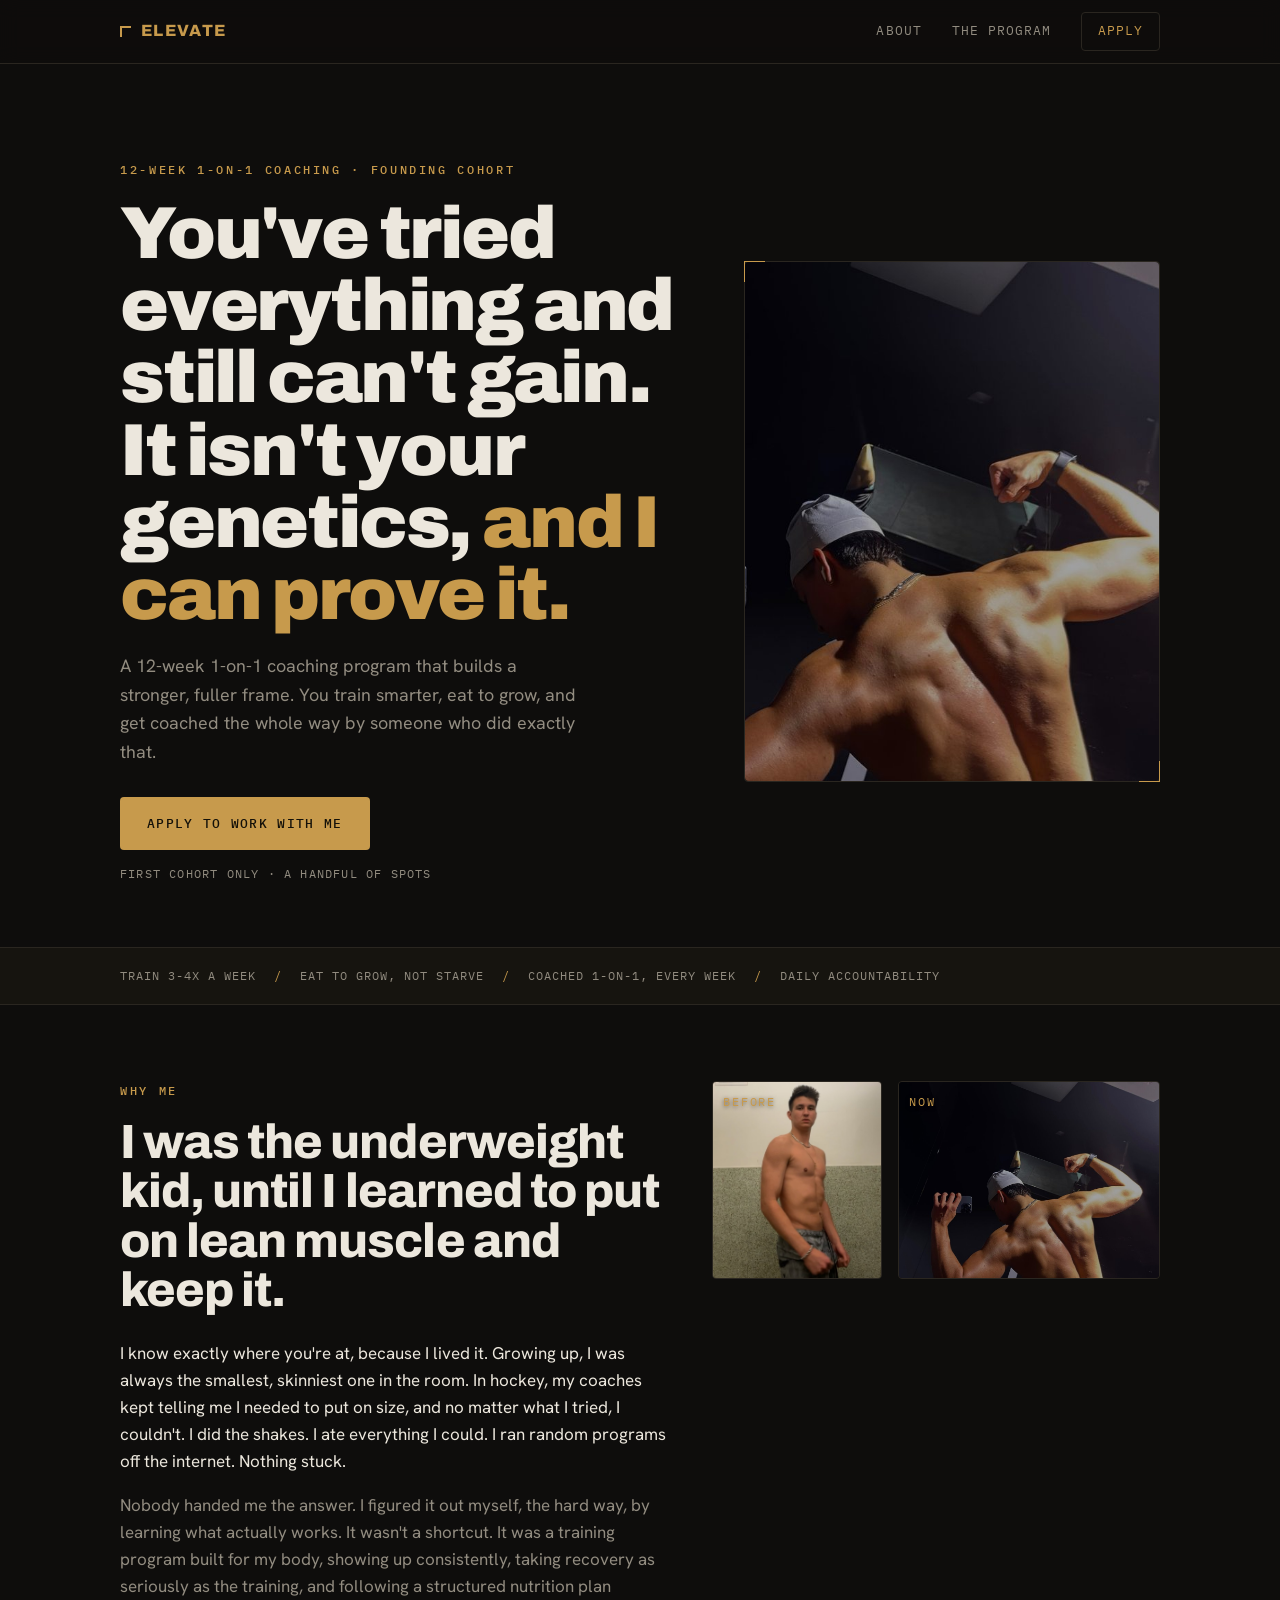
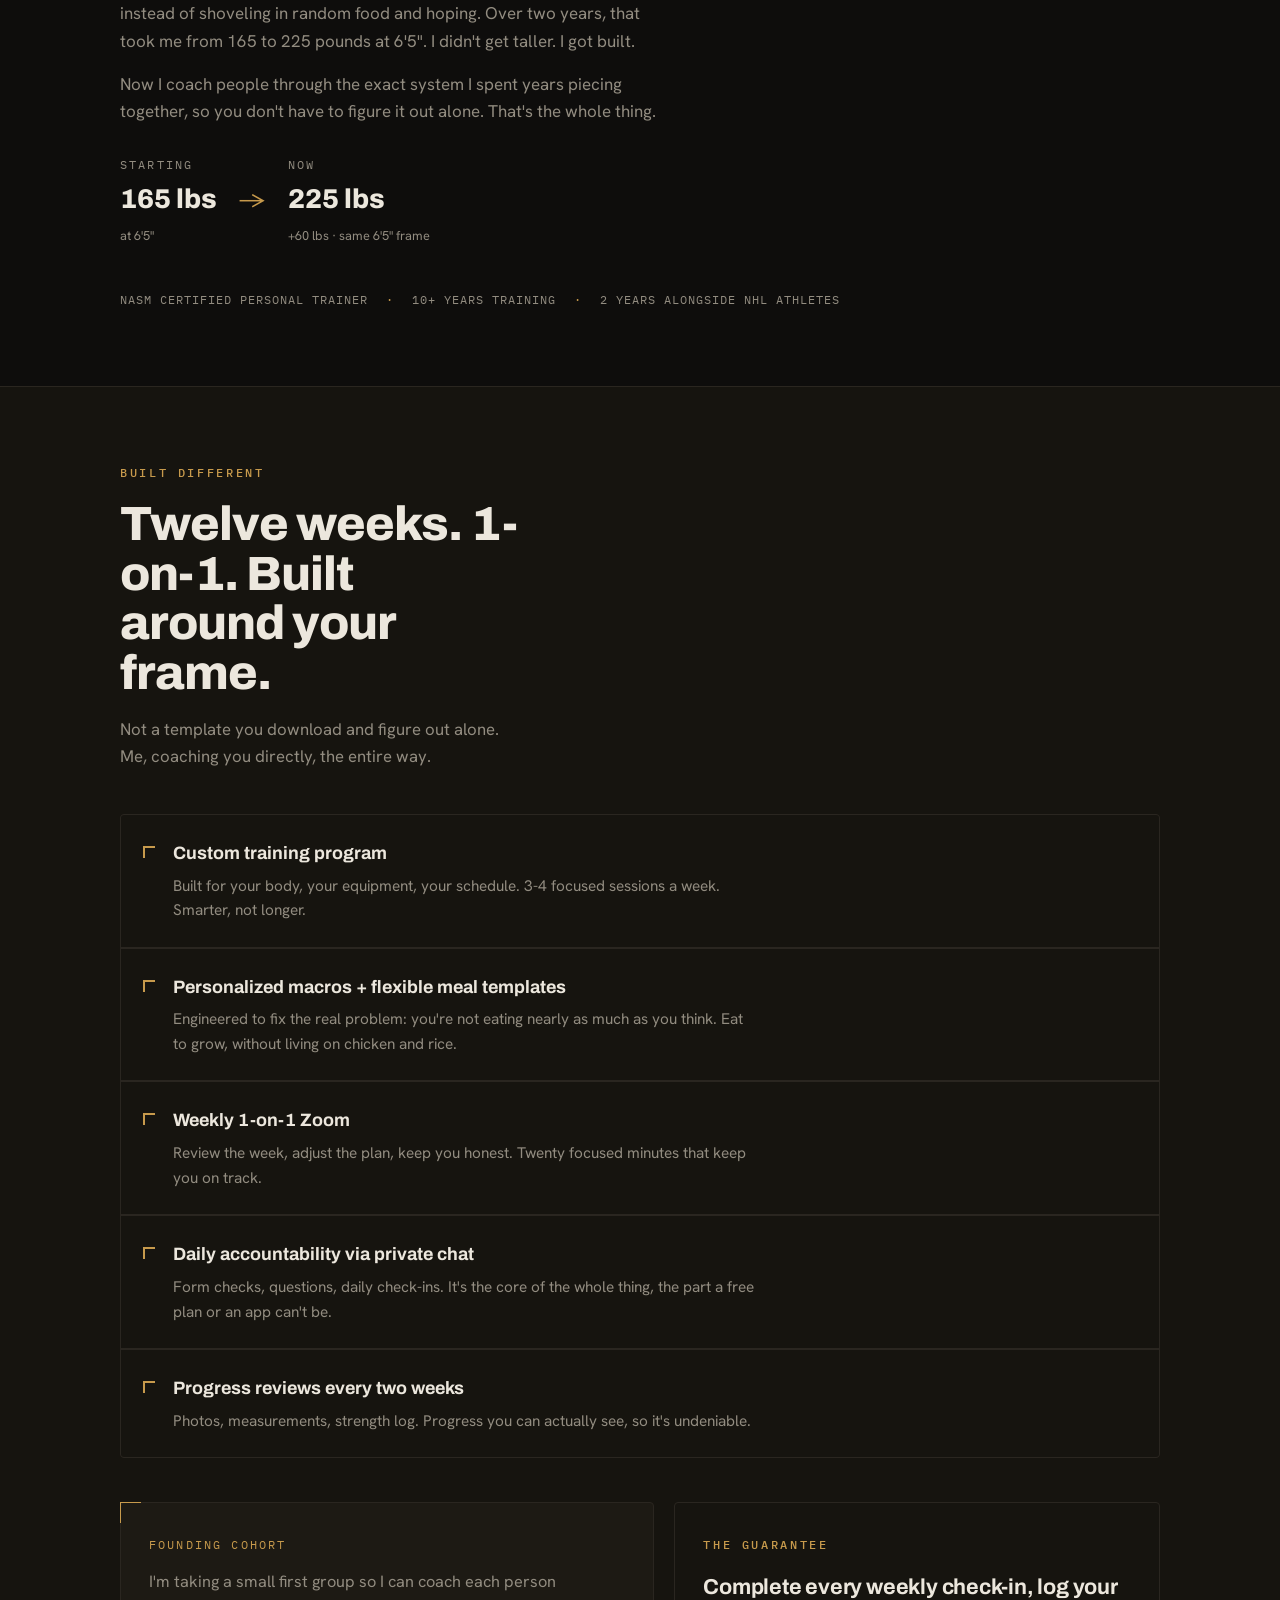
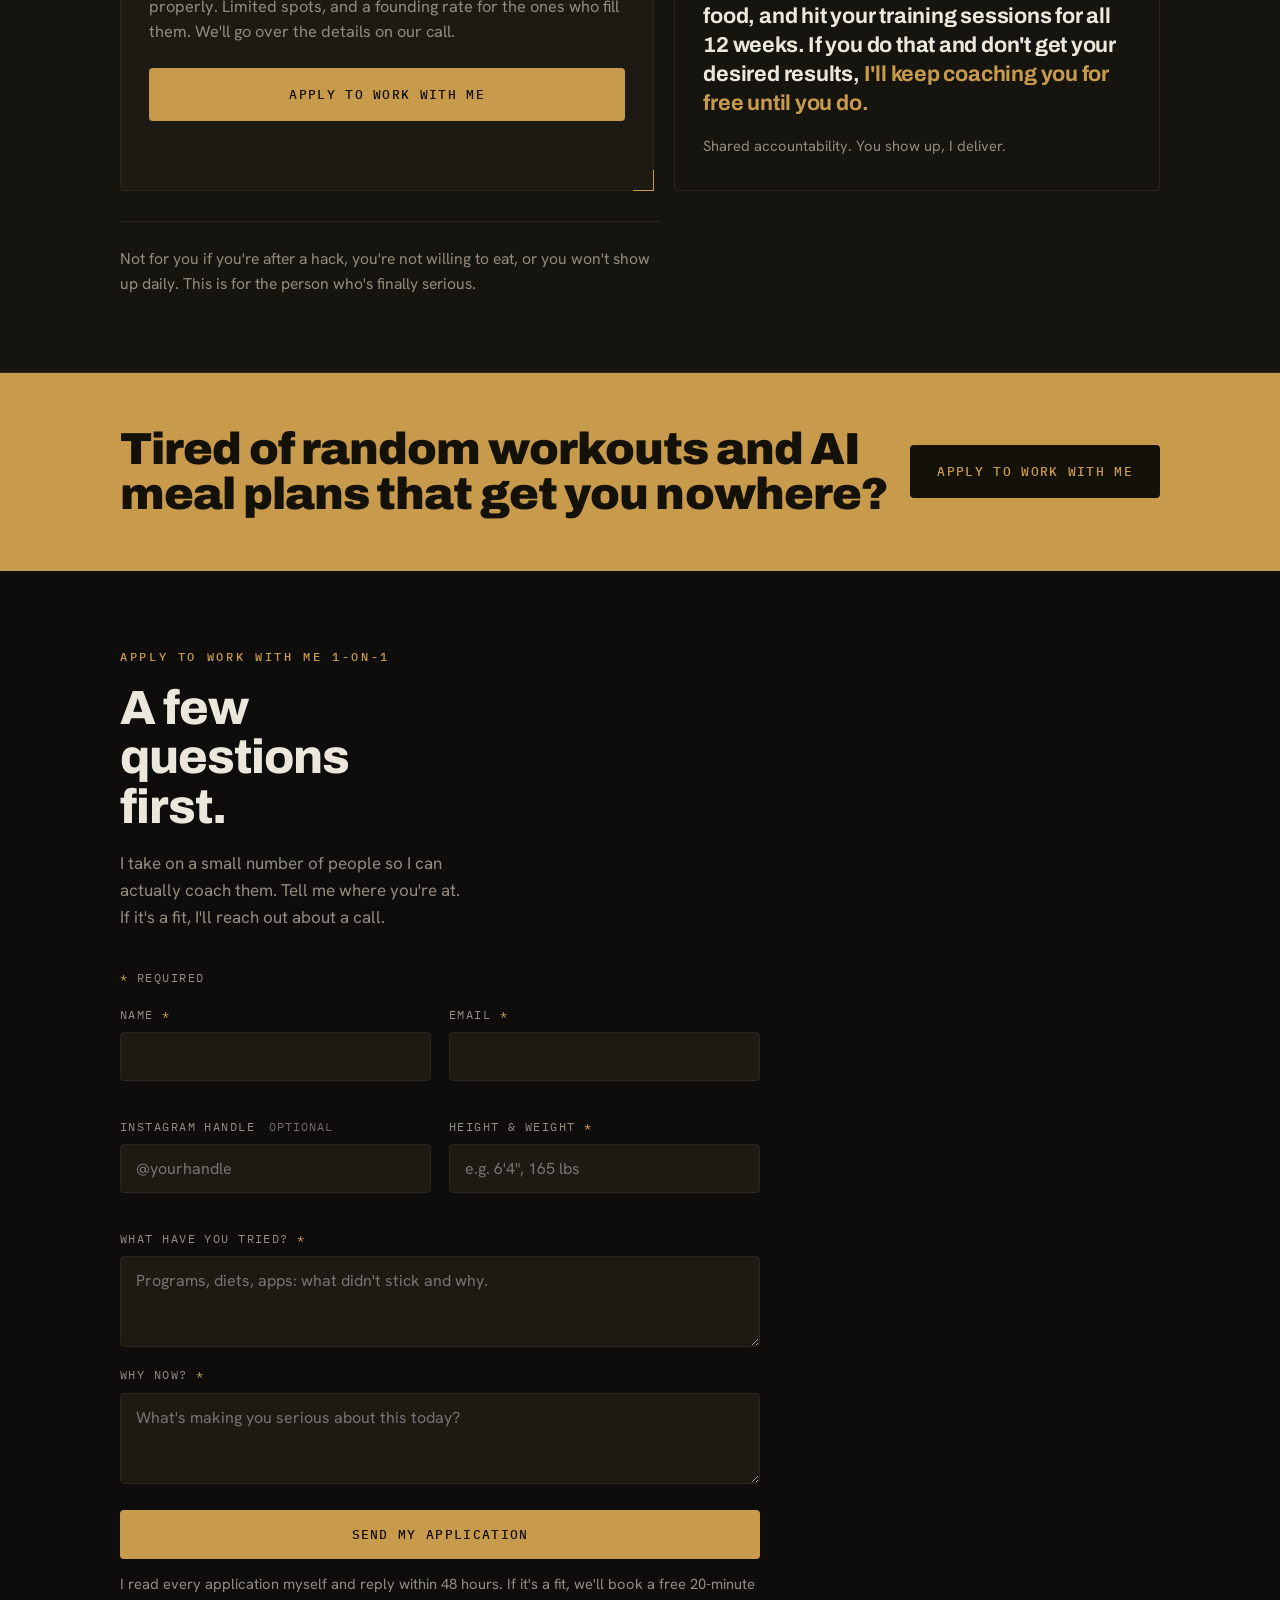
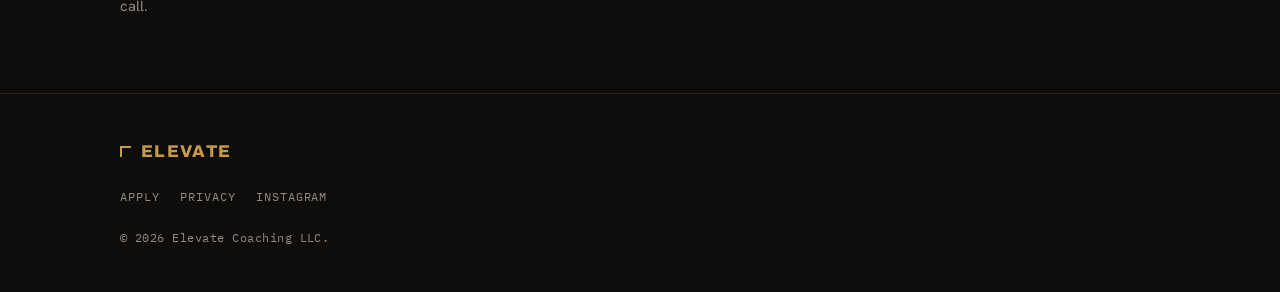
==== index.html @ 69d6b3be "Fix form states, nav, and mobile issues from design critique - Form: Sending state, no double submit" ====
<!DOCTYPE html>
<html lang="en">
<head>
  <meta charset="UTF-8" />
  <meta name="viewport" content="width=device-width, initial-scale=1.0" />
  <title>Elevate | Built Different</title>
  <meta name="description" content="You've tried everything and still can't gain. It isn't your genetics, and I can prove it." />

  <!-- Open Graph (basic) -->
  <meta property="og:title" content="Elevate | Built Different" />
  <meta property="og:description" content="You've tried everything and still can't gain. It isn't your genetics, and I can prove it." />
  <meta property="og:type" content="website" />
  <meta property="og:url" content="https://elevatecoaching90.com/" />
  <link rel="canonical" href="https://elevatecoaching90.com/" />

  <!-- Fonts: Archivo (display), Hanken Grotesk (body), IBM Plex Mono (labels/data) -->
  <link rel="preconnect" href="https://fonts.googleapis.com" />
  <link rel="preconnect" href="https://fonts.gstatic.com" crossorigin />
  <link href="https://fonts.googleapis.com/css2?family=Archivo:wght@600;700;800;900&family=Hanken+Grotesk:wght@400;500;600&family=IBM+Plex+Mono:wght@400;500;600&display=swap" rel="stylesheet" />

  <link rel="stylesheet" href="styles.css" />
</head>
<body>

  <!-- ============================ NAV ============================ -->
  <header class="nav" id="top">
    <div class="nav__inner">
      <a href="#top" class="nav__brand">
        <span class="nav__mark"></span><span class="wordmark">ELEVATE</span>
      </a>

      <nav class="nav__links" aria-label="Primary">
        <a href="#about">About</a>
        <a href="#offer">The Program</a>
        <!-- Shown by main.js only when RESULTS_LIVE is true -->
        <a href="#results" data-results-link hidden>Results</a>
        <a href="#apply" class="nav__cta">Apply</a>
      </nav>

      <div class="nav__actions">
        <a href="#apply" class="nav__cta nav__apply">Apply</a>
        <button class="nav__toggle" id="navToggle" aria-label="Open menu" aria-expanded="false" aria-controls="mobileMenu">
          <span></span><span></span>
        </button>
      </div>
    </div>

    <div class="nav__mobile" id="mobileMenu" hidden>
      <a href="#about">About</a>
      <a href="#offer">The Program</a>
      <a href="#results" data-results-link hidden>Results</a>
      <a href="#apply">Apply to Work With Me</a>
    </div>
  </header>

  <main>

    <!-- ============================ HERO ============================ -->
    <section class="hero">
      <div class="hero__inner">
        <div class="hero__copy">
          <p class="eyebrow">12-Week 1-on-1 Coaching · Founding Cohort</p>
          <h1 class="hero__headline">
            You've tried everything and still can't gain. It isn't your genetics,
            <span class="accent-text">and I can prove it.</span>
          </h1>
          <p class="hero__subhead">
            A 12-week 1-on-1 coaching program that builds a stronger, fuller frame. You train
            smarter, eat to grow, and get coached the whole way by someone who did exactly that.
          </p>
          <div class="hero__actions">
            <a href="#apply" class="btn btn--primary">Apply to Work With Me</a>
            <p class="hero__note">First cohort only · A handful of spots</p>
          </div>
        </div>

        <div class="hero__media">
          <!-- VIDEO SPOT: still photo until the talking-head video exists.
               To swap in the video, replace the <img> below with the <video> or embed
               and keep the .framed.video-ph wrapper (it holds the box size and brackets). -->
          <div class="framed video-ph">
            <img class="video-ph__img" src="images/now.jpg" alt="After the transformation: a built back-and-arms physique in a back double-biceps pose" width="1000" height="755" fetchpriority="high">
          </div>
        </div>
      </div>
    </section>

    <!-- ============================ MARQUEE / PROOF STRIP ============================ -->
    <div class="strip">
      <div class="strip__inner">
        <span>Train 3-4x a week</span>
        <span class="strip__dot">/</span>
        <span>Eat to grow, not starve</span>
        <span class="strip__dot">/</span>
        <span>Coached 1-on-1, every week</span>
        <span class="strip__dot">/</span>
        <span>Daily accountability</span>
      </div>
    </div>

    <!-- ============================ ABOUT / MY STORY ============================ -->
    <section class="section" id="about">
      <div class="container story">
        <div class="story__copy reveal">
          <p class="eyebrow">Why me</p>
          <h2 class="section__title">I was the underweight kid, until I learned to put on lean muscle and keep it.</h2>
          <div class="story__body">
            <p>
              I know exactly where you're at, because I lived it. Growing up, I was always
              the smallest, skinniest one in the room. In hockey, my coaches kept telling me
              I needed to put on size, and no matter what I tried, I couldn't. I did the
              shakes. I ate everything I could. I ran random programs off the internet.
              Nothing stuck.
            </p>
            <p>
              Nobody handed me the answer. I figured it out myself, the hard way, by
              learning what actually works. It wasn't a shortcut. It was a training
              program built for my body, showing up consistently, taking recovery as
              seriously as the training, and following a structured nutrition plan
              instead of shoveling in random food and hoping. Over two years, that took
              me from 165 to 225 pounds at 6'5". I didn't get taller. I got built.
            </p>
            <p>
              Now I coach people through the exact system I spent years piecing together,
              so you don't have to figure it out alone. That's the whole thing.
            </p>
          </div>

          <!-- Stats: mono, honest placeholders -->
          <div class="stats" aria-label="Transformation stats">
            <div class="stat">
              <span class="stat__label">Starting</span>
              <span class="stat__value">165 lbs</span>
              <span class="stat__sub">at 6'5"</span>
            </div>
            <span class="stat__arrow" aria-hidden="true">→</span>
            <div class="stat">
              <span class="stat__label">Now</span>
              <span class="stat__value">225 lbs</span>
              <span class="stat__sub">+60 lbs · same 6'5" frame</span>
            </div>
          </div>
        </div>

        <div class="story__media reveal">
          <div class="framed photo-ph" style="--ar: 0.8544">
            <img class="photo-ph__img" src="images/before.jpg" alt="Before starting the program: a lean, narrow-framed 165 lb physique at 6'5&quot;" loading="lazy" width="745" height="872">
            <span class="photo-ph__tag">Before</span>
          </div>
          <div class="framed photo-ph" style="--ar: 1.3245">
            <img class="photo-ph__img" src="images/now.jpg" alt="After the transformation: a built back-and-arms physique in a back double-biceps pose" loading="lazy" width="1000" height="755">
            <span class="photo-ph__tag">Now</span>
          </div>
        </div>

        <div class="credentials" aria-label="Credentials">
          <span>NASM Certified Personal Trainer</span>
          <span class="credentials__dot" aria-hidden="true">·</span>
          <span>10+ Years Training</span>
          <span class="credentials__dot" aria-hidden="true">·</span>
          <span>2 Years Alongside NHL Athletes</span>
        </div>
      </div>
    </section>

    <!-- ============================ THE OFFER ============================ -->
    <section class="section section--alt" id="offer">
      <div class="container">
        <div class="offer__head reveal">
          <p class="eyebrow">Built Different</p>
          <h2 class="section__title">Twelve weeks. 1-on-1. Built around your frame.</h2>
          <p class="offer__lead">
            Not a template you download and figure out alone. Me, coaching you directly,
            the entire way.
          </p>
        </div>

        <ul class="inclusions reveal">
          <li>
            <span class="inclusions__mark" aria-hidden="true"></span>
            <div>
              <h3>Custom training program</h3>
              <p>Built for your body, your equipment, your schedule. 3-4 focused sessions a week. Smarter, not longer.</p>
            </div>
          </li>
          <li>
            <span class="inclusions__mark" aria-hidden="true"></span>
            <div>
              <h3>Personalized macros + flexible meal templates</h3>
              <p>Engineered to fix the real problem: you're not eating nearly as much as you think. Eat to grow, without living on chicken and rice.</p>
            </div>
          </li>
          <li>
            <span class="inclusions__mark" aria-hidden="true"></span>
            <div>
              <h3>Weekly 1-on-1 Zoom</h3>
              <p>Review the week, adjust the plan, keep you honest. Twenty focused minutes that keep you on track.</p>
            </div>
          </li>
          <li>
            <span class="inclusions__mark" aria-hidden="true"></span>
            <div>
              <h3>Daily accountability via private chat</h3>
              <p>Form checks, questions, daily check-ins. It's the core of the whole thing, the part a free plan or an app can't be.</p>
            </div>
          </li>
          <li>
            <span class="inclusions__mark" aria-hidden="true"></span>
            <div>
              <h3>Progress reviews every two weeks</h3>
              <p>Photos, measurements, strength log. Progress you can actually see, so it's undeniable.</p>
            </div>
          </li>
        </ul>

        <div class="offer__grid">
          <!-- Founding cohort note -->
          <div class="framed founding-note reveal">
            <p class="founding-note__eyebrow">Founding cohort</p>
            <p class="founding-note__body">
              I'm taking a small first group so I can coach each person properly. Limited
              spots, and a founding rate for the ones who fill them. We'll go over the
              details on our call.
            </p>
            <a href="#apply" class="btn btn--primary btn--block">Apply to Work With Me</a>
          </div>

          <!-- Guarantee -->
          <div class="guarantee reveal">
            <p class="eyebrow">The guarantee</p>
            <p class="guarantee__body">
              Complete every weekly check-in, log your food, and hit your training sessions
              for all 12 weeks. If you do that and don't get your desired results,
              <span class="accent-text">I'll keep coaching you for free until you do.</span>
            </p>
            <p class="guarantee__fine">
              Shared accountability. You show up, I deliver.
            </p>
          </div>
        </div>

        <p class="offer__notfor reveal">
          Not for you if you're after a hack, you're not willing to eat, or you won't show
          up daily. This is for the person who's finally serious.
        </p>
      </div>
    </section>

    <!-- ============================ MID CTA ============================ -->
    <section class="cta-band">
      <div class="container cta-band__inner reveal">
        <h2>Tired of random workouts and AI meal plans that get you nowhere?</h2>
        <a href="#apply" class="btn btn--primary">Apply to Work With Me</a>
      </div>
    </section>

    <!-- ============================ APPLY ============================ -->
    <section class="section" id="apply">
      <div class="container apply">
        <div class="apply__head reveal">
          <p class="eyebrow">Apply to work with me 1-on-1</p>
          <h2 class="section__title">A few questions first.</h2>
          <p class="apply__lead">
            I take on a small number of people so I can actually coach them. Tell me where
            you're at. If it's a fit, I'll reach out about a call.
          </p>
        </div>

        <!-- Netlify Forms: works automatically once deployed to Netlify.
             Local preview won't submit. That's expected. -->
        <form
          class="form reveal"
          id="applyForm"
          name="apply"
          method="POST"
          data-netlify="true"
          netlify-honeypot="bot-field"
          novalidate
        >
          <input type="hidden" name="form-name" value="apply" />
          <p class="form__hp" hidden>
            <label>Don't fill this out: <input name="bot-field" /></label>
          </p>

          <p class="form__legend"><span class="field__req" aria-hidden="true">*</span> Required</p>

          <div class="form__row">
            <div class="field">
              <label for="name">Name <span class="field__req" aria-hidden="true">*</span></label>
              <input id="name" name="name" type="text" autocomplete="name" required aria-describedby="name-error" />
              <p class="field__error" id="name-error" data-msg="Enter your name." hidden></p>
            </div>
            <div class="field">
              <label for="email">Email <span class="field__req" aria-hidden="true">*</span></label>
              <input id="email" name="email" type="email" autocomplete="email" required aria-describedby="email-error" />
              <p class="field__error" id="email-error" data-msg="Enter a valid email address." hidden></p>
            </div>
          </div>

          <div class="form__row">
            <div class="field">
              <label for="instagram">Instagram handle <span class="field__opt">Optional</span></label>
              <input id="instagram" name="instagram" type="text" placeholder="@yourhandle" />
            </div>
            <div class="field">
              <label for="stats">Height &amp; weight <span class="field__req" aria-hidden="true">*</span></label>
              <input id="stats" name="height_weight" type="text" placeholder="e.g. 6'4&quot;, 165 lbs" required aria-describedby="stats-error" />
              <p class="field__error" id="stats-error" data-msg="Enter your height and weight." hidden></p>
            </div>
          </div>

          <div class="field">
            <label for="tried">What have you tried? <span class="field__req" aria-hidden="true">*</span></label>
            <textarea id="tried" name="what_tried" rows="3" placeholder="Programs, diets, apps: what didn't stick and why." required aria-describedby="tried-error"></textarea>
            <p class="field__error" id="tried-error" data-msg="Tell me what you've tried." hidden></p>
          </div>

          <div class="field">
            <label for="why">Why now? <span class="field__req" aria-hidden="true">*</span></label>
            <textarea id="why" name="why_now" rows="3" placeholder="What's making you serious about this today?" required aria-describedby="why-error"></textarea>
            <p class="field__error" id="why-error" data-msg="Tell me why now." hidden></p>
          </div>

          <button type="submit" class="btn btn--primary btn--block" id="applySubmit">Send My Application</button>
          <p class="form__note">
            I read every application myself and reply within 48 hours. If it's a fit,
            we'll book a free 20-minute call.
          </p>

          <p class="form__error" id="formError" hidden>
            Something went wrong sending that. Email me directly at adam@elevatecoaching90.com and I'll sort it.
          </p>
        </form>

        <!-- Replaces the form after a successful submit -->
        <div class="framed form-done" id="formSuccess" tabindex="-1" hidden>
          <p class="form-done__title">Application received.</p>
          <p class="form-done__body">I read every one myself and will reply within 48 hours.</p>
        </div>

        <!-- Screen reader announcements for the form (success and errors) -->
        <p class="sr-only" id="formStatus" role="status" aria-live="polite"></p>
      </div>
    </section>

    <!-- ============================ RESULTS (toggleable) ============================ -->
    <!-- Hidden until real client results exist. Set RESULTS_LIVE = true in main.js to
         show this section, the results grid, and the Results nav links.
         Never fake these. -->
    <section class="section section--alt" id="results" hidden>
      <div class="container">

        <!-- STATE A: pre-results (shown by default) -->
        <div class="results-soon reveal" id="resultsSoon">
          <p class="eyebrow">Results</p>
          <h2 class="section__title">Real results, coming soon.</h2>
          <p class="results-soon__body">
            The founding cohort is forming now. This is where their before-and-afters will
            live: real photos, real numbers, no stock images and nothing invented.
            Want to be one of them?
          </p>
          <a href="#apply" class="btn btn--ghost">Apply to Work With Me</a>
        </div>

        <!-- STATE B: live results grid (hidden until RESULTS_LIVE = true).
             Duplicate a .result card per client. Replace ALL placeholder text. -->
        <div class="results-grid" id="resultsGrid" hidden>
          <p class="eyebrow">Results</p>
          <h2 class="section__title">The frames we've built.</h2>
          <div class="results-grid__cards">
            <!-- TEMPLATE CARD: copy for each real client, fill with real details only -->
            <article class="framed result">
              <div class="result__photos">
                <div class="photo-ph"><span class="photo-ph__tag">Before</span></div>
                <div class="photo-ph"><span class="photo-ph__tag">After</span></div>
              </div>
              <p class="result__stat">[+__ lbs · __ weeks]</p>
              <blockquote class="result__quote">[Client's own words, real quote only.]</blockquote>
              <cite class="result__name">[First name, age]</cite>
            </article>
          </div>
        </div>

      </div>
    </section>

  </main>

  <!-- ============================ FOOTER ============================ -->
  <footer class="footer">
    <div class="container footer__inner">
      <div class="footer__brand">
        <span class="nav__mark"></span><span class="wordmark">ELEVATE</span>
      </div>
      <nav class="footer__links" aria-label="Footer">
        <a href="#apply">Apply</a>
        <a href="/privacy.html">Privacy</a>
        <a href="https://instagram.com/adam.chismar" target="_blank" rel="noopener noreferrer">Instagram</a>
      </nav>
      <p class="footer__fine">
        © 2026 Elevate Coaching LLC.
      </p>
    </div>
  </footer>

  <script src="main.js"></script>
</body>
</html>
---- styles.css ----
/* ============================================================
   BUILT DIFFERENT: styles
   Theme is driven by the variables below. To reskin, the two
   things worth touching are --accent (the one accent color)
   and the font stacks. Everything else derives from these.
   ============================================================ */

:root {
  /* Palette: warm near-black + aged brass */
  --bg:        #0e0d0c;   /* warm black */
  --surface:   #16140f;   /* raised panels */
  --surface-2: #1d1a14;   /* inputs / deeper panels */
  --line:      #2a2620;   /* hairlines */
  --text:      #ece7dd;   /* bone white */
  --muted:     #928c80;   /* secondary text */
  --accent:    #c79a4c;   /* aged brass, the ONE accent */
  --accent-hi: #ddb861;   /* brass, brighter (hover) */
  --ink:       #141109;   /* dark text on brass */

  /* Type */
  --f-display: "Archivo", system-ui, sans-serif;
  --f-body:    "Hanken Grotesk", system-ui, sans-serif;
  --f-mono:    "IBM Plex Mono", ui-monospace, monospace;

  /* Layout */
  --container: 1120px;
  --gutter: 22px;
  --nav-h: 64px;
  --radius: 4px;
}

/* -------------------- reset / base -------------------- */
* { box-sizing: border-box; margin: 0; padding: 0; }

html {
  scroll-behavior: smooth;
  -webkit-text-size-adjust: 100%;
}

body {
  background: var(--bg);
  color: var(--text);
  font-family: var(--f-body);
  font-size: 17px;
  line-height: 1.6;
  -webkit-font-smoothing: antialiased;
  overflow-x: hidden;
}

img { max-width: 100%; display: block; }
a { color: inherit; text-decoration: none; }

::selection { background: var(--accent); color: var(--ink); }

.container {
  width: 100%;
  max-width: var(--container);
  margin-inline: auto;
  padding-inline: var(--gutter);
}

/* Anchor offset for sticky nav */
section[id], #top { scroll-margin-top: calc(var(--nav-h) + 12px); }

/* -------------------- shared type -------------------- */
.eyebrow {
  font-family: var(--f-mono);
  font-size: .75rem;
  font-weight: 500;
  letter-spacing: .22em;
  text-transform: uppercase;
  color: var(--accent);
  margin-bottom: 18px;
}

.section__title {
  font-family: var(--f-display);
  font-weight: 800;
  font-size: clamp(1.9rem, 6vw, 3rem);
  line-height: 1.03;
  letter-spacing: -0.02em;
  max-width: 18ch;
}

.accent-text { color: var(--accent); }

/* -------------------- buttons -------------------- */
.btn {
  display: inline-flex;
  align-items: center;
  justify-content: center;
  gap: .5em;
  font-family: var(--f-mono);
  font-weight: 500;
  font-size: .82rem;
  letter-spacing: .1em;
  text-transform: uppercase;
  padding: 15px 26px;
  border-radius: var(--radius);
  border: 1px solid transparent;
  cursor: pointer;
  transition: transform .15s ease, background-color .2s ease, color .2s ease, border-color .2s ease;
  white-space: nowrap;
}
.btn--primary { background: var(--accent); color: var(--ink); }
.btn--primary:hover { background: var(--accent-hi); transform: translateY(-2px); }
.btn--ghost {
  background: transparent;
  color: var(--text);
  border-color: var(--line);
}
.btn--ghost:hover { border-color: var(--accent); color: var(--accent); }
.btn--block { width: 100%; }

/* -------------------- corner-bracket signature -------------------- */
/* Opposing crop-mark brackets frame the "built" moments. */
.framed { position: relative; }
.framed::before,
.framed::after {
  content: "";
  position: absolute;
  width: 20px;
  height: 20px;
  border: 1.5px solid var(--accent);
  pointer-events: none;
}
.framed::before { top: -1px;  left: -1px;  border-right: 0; border-bottom: 0; }
.framed::after  { bottom: -1px; right: -1px; border-left: 0;  border-top: 0; }

/* ============================================================
   NAV
   ============================================================ */
.nav {
  position: sticky;
  top: 0;
  z-index: 50;
  height: var(--nav-h);
  background: color-mix(in srgb, var(--bg) 86%, transparent);
  backdrop-filter: blur(10px);
  border-bottom: 1px solid var(--line);
}
.nav__inner {
  height: 100%;
  max-width: var(--container);
  margin-inline: auto;
  padding-inline: var(--gutter);
  display: flex;
  align-items: center;
  justify-content: space-between;
}
.nav__brand {
  font-family: var(--f-display);
  font-weight: 800;
  font-size: 1.02rem;
  letter-spacing: -0.01em;
  display: flex;
  align-items: center;
  gap: 10px;
}
.nav__mark {
  width: 11px; height: 11px;
  border: 2px solid var(--accent);
  border-right: 0; border-bottom: 0;
  display: inline-block;
}
.nav__links { display: none; }
.nav__links a {
  font-family: var(--f-mono);
  font-size: .8rem;
  letter-spacing: .08em;
  text-transform: uppercase;
  color: var(--muted);
  transition: color .2s ease;
}
.nav__links a:hover { color: var(--text); }
.nav__cta {
  color: var(--accent) !important;
  border: 1px solid var(--line);
  padding: 8px 16px;
  border-radius: var(--radius);
  transition: border-color .2s ease !important;
}
.nav__cta:hover { border-color: var(--accent); }

.nav__actions { display: flex; align-items: center; gap: 6px; }
.nav__apply {
  display: inline-flex;
  align-items: center;
  min-height: 40px;
  padding: 0 14px;
  font-family: var(--f-mono);
  font-size: .8rem;
  letter-spacing: .08em;
  text-transform: uppercase;
}
.nav__toggle {
  display: flex;
  flex-direction: column;
  align-items: center;
  justify-content: center;
  gap: 5px;
  width: 44px;
  height: 44px;
  margin-right: -10px;
  background: none;
  border: 0;
  cursor: pointer;
  padding: 0;
}
.nav__toggle span {
  width: 24px; height: 2px;
  background: var(--text);
  transition: transform .25s ease, opacity .2s ease;
}
.nav__toggle[aria-expanded="true"] span:first-child { transform: translateY(3.5px) rotate(45deg); }
.nav__toggle[aria-expanded="true"] span:last-child  { transform: translateY(-3.5px) rotate(-45deg); }

.nav__mobile {
  position: fixed;
  top: var(--nav-h);
  left: 0; right: 0;
  background: var(--surface);
  border-bottom: 1px solid var(--line);
  display: flex;
  flex-direction: column;
  padding: 8px var(--gutter) 20px;
  z-index: 49;
}
.nav__mobile[hidden] { display: none; }
.nav__mobile a {
  font-family: var(--f-mono);
  font-size: .9rem;
  letter-spacing: .05em;
  text-transform: uppercase;
  padding: 16px 0;
  border-bottom: 1px solid var(--line);
  color: var(--text);
}
.nav__mobile a:last-child { border-bottom: 0; color: var(--accent); }

/* ============================================================
   HERO
   ============================================================ */
.hero { padding: 56px 0 40px; }
.hero__inner {
  max-width: var(--container);
  margin-inline: auto;
  padding-inline: var(--gutter);
  display: grid;
  gap: 44px;
}
.hero__headline {
  font-family: var(--f-display);
  font-weight: 900;
  font-size: clamp(2.5rem, 11vw, 4.4rem);
  line-height: 0.98;
  letter-spacing: -0.03em;
  margin-bottom: 22px;
}
.hero__subhead {
  font-size: 1.12rem;
  color: var(--muted);
  max-width: 46ch;
  margin-bottom: 30px;
}
.hero__actions { display: flex; flex-direction: column; align-items: flex-start; gap: 14px; }
.hero__note {
  font-family: var(--f-mono);
  font-size: .75rem;
  letter-spacing: .1em;
  text-transform: uppercase;
  color: var(--muted);
}

/* video placeholder */
.video-ph {
  aspect-ratio: 4 / 5;
  background:
    radial-gradient(120% 80% at 50% 0%, #211d15 0%, var(--surface) 70%);
  border: 1px solid var(--line);
  border-radius: var(--radius);
  display: flex;
  flex-direction: column;
  align-items: center;
  justify-content: center;
  gap: 14px;
  text-align: center;
  padding: 24px;
}
.video-ph__play {
  width: 62px; height: 62px;
  border-radius: 50%;
  border: 1.5px solid var(--accent);
  position: relative;
}
.video-ph__play::after {
  content: "";
  position: absolute;
  top: 50%; left: 54%;
  transform: translate(-50%, -50%);
  border-left: 16px solid var(--accent);
  border-top: 10px solid transparent;
  border-bottom: 10px solid transparent;
}
.video-ph__label {
  font-family: var(--f-mono);
  font-size: .8rem;
  letter-spacing: .16em;
  text-transform: uppercase;
  color: var(--text);
}
.video-ph__hint { font-size: .82rem; color: var(--muted); }
/* still photo standing in for the video; fills the box, brackets stay on top */
.video-ph__img {
  position: absolute;
  inset: 0;
  width: 100%;
  height: 100%;
  object-fit: cover;
  object-position: 70% 50%;
  border-radius: var(--radius);
}
.framed::before,
.framed::after { z-index: 1; }

/* ============================================================
   PROOF STRIP
   ============================================================ */
.strip {
  border-block: 1px solid var(--line);
  background: var(--surface);
}
.strip__inner {
  max-width: var(--container);
  margin-inline: auto;
  padding: 18px var(--gutter);
  display: flex;
  flex-wrap: wrap;
  gap: 10px 18px;
  align-items: center;
  font-family: var(--f-mono);
  font-size: .78rem;
  letter-spacing: .08em;
  text-transform: uppercase;
  color: var(--muted);
}
.strip__dot { color: var(--accent); }
.strip__dot.is-edge,
.credentials__dot.is-edge { visibility: hidden; }

/* ============================================================
   SECTIONS
   ============================================================ */
.section { padding: 76px 0; }
.section--alt { background: var(--surface); border-block: 1px solid var(--line); }

/* -------- story -------- */
.story { display: grid; gap: 44px; }
.story__body { margin-top: 24px; }
.story__body p { margin-bottom: 16px; color: var(--muted); }
.story__body p:first-child { color: var(--text); }

.stats {
  display: flex;
  align-items: center;
  gap: 22px;
  margin-top: 30px;
  flex-wrap: wrap;
}
.stat { display: flex; flex-direction: column; gap: 4px; }
.stat__label {
  font-family: var(--f-mono);
  font-size: .75rem;
  letter-spacing: .18em;
  text-transform: uppercase;
  color: var(--muted);
}
.stat__value {
  font-family: var(--f-display);
  font-weight: 800;
  font-size: 1.7rem;
  color: var(--text);
}
.stat__sub { font-size: .8rem; color: var(--muted); }
.stat__arrow { color: var(--accent); font-size: 1.5rem; }

.credentials {
  grid-column: 1 / -1;
  display: flex;
  flex-wrap: wrap;
  align-items: center;
  gap: 10px 18px;
  font-family: var(--f-mono);
  font-size: .78rem;
  letter-spacing: .08em;
  text-transform: uppercase;
  color: var(--muted);
}
.credentials__dot { color: var(--accent); }

/* Story photos: before is portrait, now is landscape. Matched height, natural
   width per image, no cropping. Mobile stacks; ≥720px sits side by side. */
.story__media {
  display: flex;
  flex-direction: column;
  align-items: center;
  gap: 16px;
}
.story__media .photo-ph {
  aspect-ratio: auto;
  display: block;
  max-width: 100%;
}
.story__media .photo-ph__img {
  position: static;
  display: block;
  width: auto;
  height: auto;
  max-width: 100%;
  object-fit: contain;
}
@media (min-width: 720px) {
  .story__media {
    flex-direction: row;
    align-items: flex-start;
    justify-content: center;
  }
  .story__media .photo-ph {
    flex: var(--ar, 1) 1 0%;
    min-width: 0;
    max-width: none;
  }
  .story__media .photo-ph__img {
    width: 100%;
    height: auto;
    max-width: none;
  }
}

.photo-ph {
  aspect-ratio: 3 / 4;
  background: var(--surface-2);
  border: 1px solid var(--line);
  border-radius: var(--radius);
  display: flex;
  flex-direction: column;
  align-items: center;
  justify-content: center;
  gap: 6px;
  position: relative;
  overflow: hidden;
}
.photo-ph__img {
  position: absolute;
  inset: 0;
  width: 100%;
  height: 100%;
  object-fit: cover;
}
.photo-ph__tag {
  position: absolute;
  top: 10px; left: 10px;
  font-family: var(--f-mono);
  font-size: .75rem;
  letter-spacing: .16em;
  text-transform: uppercase;
  color: var(--accent);
  z-index: 1;
  text-shadow: 0 1px 4px rgba(0,0,0,.6);
}
.photo-ph__hint { font-size: .78rem; color: var(--muted); }

/* -------- offer -------- */
.offer__head { max-width: 40ch; margin-bottom: 44px; }
.offer__lead { color: var(--muted); margin-top: 18px; font-size: 1.05rem; }

.inclusions {
  list-style: none;
  display: grid;
  gap: 2px;
  background: var(--line);
  border: 1px solid var(--line);
  border-radius: var(--radius);
  overflow: hidden;
  margin-bottom: 44px;
}
.inclusions li {
  background: var(--bg);
  padding: 24px 22px;
  display: flex;
  gap: 18px;
  align-items: flex-start;
}
.section--alt .inclusions li { background: var(--surface); }
.inclusions__mark {
  flex: none;
  width: 12px; height: 12px;
  margin-top: 7px;
  border: 2px solid var(--accent);
  border-right: 0; border-bottom: 0;
}
.inclusions h3 {
  font-family: var(--f-display);
  font-weight: 700;
  font-size: 1.12rem;
  margin-bottom: 6px;
}
.inclusions p { color: var(--muted); font-size: .96rem; max-width: 65ch; }

.offer__grid {
  display: grid;
  gap: 20px;
  margin-bottom: 30px;
}
.founding-note {
  background: var(--bg);
  border: 1px solid var(--line);
  border-radius: var(--radius);
  padding: 32px 28px;
  display: flex;
  flex-direction: column;
}
.section--alt .founding-note { background: var(--surface-2); }
.founding-note__eyebrow {
  font-family: var(--f-mono);
  font-size: .75rem;
  letter-spacing: .18em;
  text-transform: uppercase;
  color: var(--accent);
  margin-bottom: 14px;
}
.founding-note__body { color: var(--muted); font-size: 1.02rem; line-height: 1.55; margin-bottom: 24px; }

.guarantee {
  padding: 32px 28px;
  border: 1px solid var(--line);
  border-radius: var(--radius);
  display: flex;
  flex-direction: column;
  justify-content: center;
}
.guarantee__body {
  font-family: var(--f-display);
  font-weight: 700;
  font-size: 1.35rem;
  line-height: 1.35;
  letter-spacing: -0.01em;
  margin-bottom: 16px;
}
.guarantee__fine { color: var(--muted); font-size: .92rem; }

.offer__notfor {
  color: var(--muted);
  font-size: .98rem;
  border-top: 1px solid var(--line);
  padding-top: 24px;
  max-width: 60ch;
}

/* -------- mid CTA band -------- */
.cta-band { background: var(--accent); color: var(--ink); }
.cta-band__inner {
  padding-block: 54px;
  display: flex;
  flex-direction: column;
  align-items: flex-start;
  gap: 22px;
}
.cta-band h2 {
  font-family: var(--f-display);
  font-weight: 900;
  font-size: clamp(1.8rem, 6vw, 2.8rem);
  line-height: 1;
  letter-spacing: -0.02em;
}
.cta-band .btn--primary {
  flex-shrink: 0;
  background: var(--ink);
  color: var(--accent);
}
.cta-band .btn--primary:hover { background: #000; }

/* -------- apply / form -------- */
.apply__head { max-width: 34ch; margin-bottom: 36px; }
.apply__lead { color: var(--muted); margin-top: 18px; }

.form { max-width: 640px; }
.form__row { display: grid; gap: 18px; margin-bottom: 18px; }
.field { display: flex; flex-direction: column; gap: 8px; margin-bottom: 18px; }
.field label {
  font-family: var(--f-mono);
  font-size: .75rem;
  letter-spacing: .12em;
  text-transform: uppercase;
  color: var(--muted);
}
.field input,
.field textarea {
  background: var(--surface-2);
  border: 1px solid var(--line);
  border-radius: var(--radius);
  color: var(--text);
  font-family: var(--f-body);
  font-size: 1rem;
  padding: 13px 15px;
  transition: border-color .2s ease;
}
.section--alt .field input,
.section--alt .field textarea { background: var(--bg); }
.field input:focus,
.field textarea:focus {
  outline: 2px solid var(--accent);
  outline-offset: 2px;
  border-color: var(--accent);
}
.field input[aria-invalid="true"],
.field textarea[aria-invalid="true"] { border-color: #e0a0a0; }
.field__req { color: var(--accent); }
.field__opt {
  margin-left: 6px;
  color: var(--muted);
  opacity: .75;
  letter-spacing: .08em;
}
.field__error {
  font-family: var(--f-mono);
  font-size: .78rem;
  letter-spacing: .02em;
  color: #e0a0a0;
}
.form__legend {
  font-family: var(--f-mono);
  font-size: .75rem;
  letter-spacing: .12em;
  text-transform: uppercase;
  color: var(--muted);
  margin-bottom: 18px;
}
.form__note {
  margin-top: 14px;
  color: var(--muted);
  font-size: .92rem;
  line-height: 1.5;
}
.btn:disabled { opacity: .7; cursor: default; transform: none; }

/* success panel that replaces the form */
.form-done {
  max-width: 640px;
  background: var(--surface-2);
  border: 1px solid var(--line);
  border-radius: var(--radius);
  padding: 36px 30px;
}
.form-done:focus { outline: none; }
.form-done__title {
  font-family: var(--f-display);
  font-weight: 800;
  font-size: 1.6rem;
  letter-spacing: -0.01em;
  margin-bottom: 10px;
}
.form-done__body { color: var(--muted); }

.sr-only {
  position: absolute;
  width: 1px; height: 1px;
  padding: 0; margin: -1px;
  overflow: hidden;
  clip: rect(0 0 0 0);
  white-space: nowrap;
  border: 0;
}
.field textarea { resize: vertical; }
.form button { margin-top: 8px; }
.form__error {
  margin-top: 18px;
  font-family: var(--f-mono);
  font-size: .84rem;
  padding: 14px 16px;
  border-radius: var(--radius);
}
.form__error { color: #e0a0a0; border: 1px solid #4a2a2a; }

/* -------- results -------- */
.results-soon { max-width: 46ch; }
.results-soon__body { color: var(--muted); margin: 18px 0 28px; }

.results-grid__cards {
  display: grid;
  gap: 20px;
  margin-top: 36px;
}
.result {
  background: var(--bg);
  border: 1px solid var(--line);
  border-radius: var(--radius);
  padding: 20px;
}
.result__photos { display: grid; grid-template-columns: 1fr 1fr; gap: 12px; margin-bottom: 18px; }
.result__stat {
  font-family: var(--f-display);
  font-weight: 800;
  font-size: 1.3rem;
  color: var(--accent);
  margin-bottom: 10px;
}
.result__quote { color: var(--text); font-style: italic; margin-bottom: 10px; }
.result__name { font-family: var(--f-mono); font-size: .78rem; color: var(--muted); }

/* ============================================================
   FOOTER
   ============================================================ */
.footer { border-top: 1px solid var(--line); padding: 44px 0; }
.footer__inner { display: flex; flex-direction: column; gap: 22px; }
.footer__brand {
  font-family: var(--f-display);
  font-weight: 800;
  display: flex; align-items: center; gap: 10px;
}
.footer__links { display: flex; flex-wrap: wrap; gap: 20px; }
.footer__links a {
  font-family: var(--f-mono);
  font-size: .76rem;
  letter-spacing: .08em;
  text-transform: uppercase;
  color: var(--muted);
  transition: color .2s ease;
}
.footer__links a:hover { color: var(--accent); }
.footer__fine {
  font-family: var(--f-mono);
  font-size: .75rem;
  color: var(--muted);
  letter-spacing: .04em;
}

/* ============================================================
   REVEAL ANIMATION
   ============================================================ */
.reveal {
  opacity: 0;
  transform: translateY(18px);
  transition: opacity .6s ease, transform .6s ease;
}
.reveal.is-visible { opacity: 1; transform: none; }

/* ============================================================
   RESPONSIVE  (mobile-first; scale up)
   ============================================================ */
@media (min-width: 720px) {
  .form__row { grid-template-columns: 1fr 1fr; }
  .offer__grid { grid-template-columns: 1.1fr 1fr; }
  .results-grid__cards { grid-template-columns: repeat(2, 1fr); }
  .cta-band__inner { flex-direction: row; align-items: center; justify-content: space-between; }
}

@media (min-width: 900px) {
  :root { --gutter: 40px; }
  .nav__links { display: flex; align-items: center; gap: 30px; }
  .nav__actions, .nav__mobile { display: none !important; }

  .hero { padding: 96px 0 64px; }
  .hero__inner { grid-template-columns: 1.15fr .85fr; align-items: center; gap: 60px; }

  .story { grid-template-columns: 1.1fr .9fr; align-items: start; }
  .results-grid__cards { grid-template-columns: repeat(3, 1fr); }
}

@media (min-width: 1100px) {
  .hero__headline { font-size: 4.6rem; }
}

/* ============================================================
   ACCESSIBILITY
   ============================================================ */
:focus-visible {
  outline: 2px solid var(--accent);
  outline-offset: 3px;
  border-radius: 2px;
}

@media (prefers-reduced-motion: reduce) {
  html { scroll-behavior: auto; }
  .reveal { opacity: 1; transform: none; transition: none; }
  .btn:hover { transform: none; }
  * { animation: none !important; }
}

/* ============================================================
   WORDMARK (text only, no logo)
   ============================================================ */
.wordmark {
  color: var(--accent);
  letter-spacing: .08em;
}

/* ============================================================
   LEGAL PAGES (privacy)
   ============================================================ */
.legal { max-width: 68ch; }
.legal__updated {
  font-family: var(--f-mono);
  font-size: .75rem;
  letter-spacing: .08em;
  color: var(--muted);
  margin-top: 18px;
}
.legal__body { margin-top: 40px; }
.legal__body h2 {
  font-family: var(--f-display);
  font-weight: 800;
  font-size: 1.25rem;
  letter-spacing: -0.01em;
  margin: 36px 0 12px;
}
.legal__body p,
.legal__body li { color: var(--muted); }
.legal__body p + p { margin-top: 14px; }
.legal__body ul { margin: 12px 0 0 1.1em; display: grid; gap: 6px; }
.legal__body a { color: var(--accent); border-bottom: 1px solid currentColor; }
.legal__body a:hover { color: var(--accent-hi); }
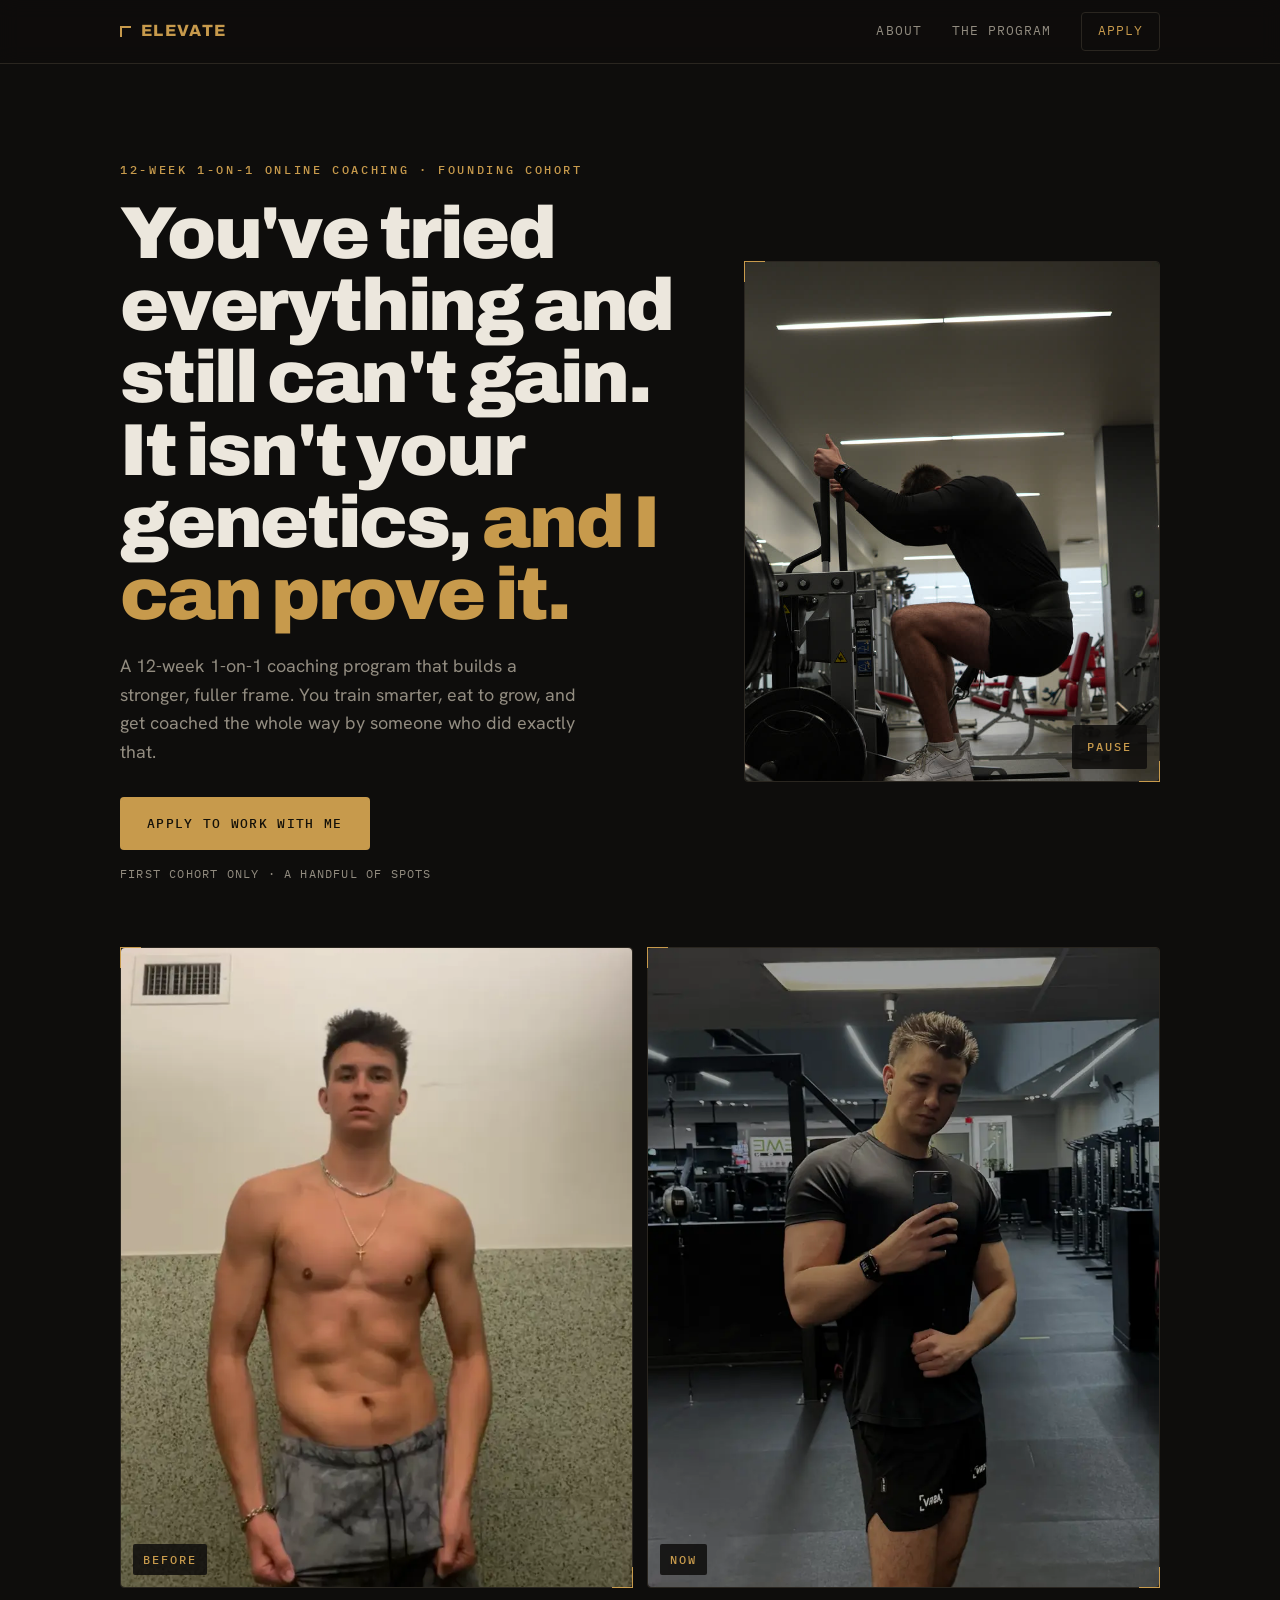
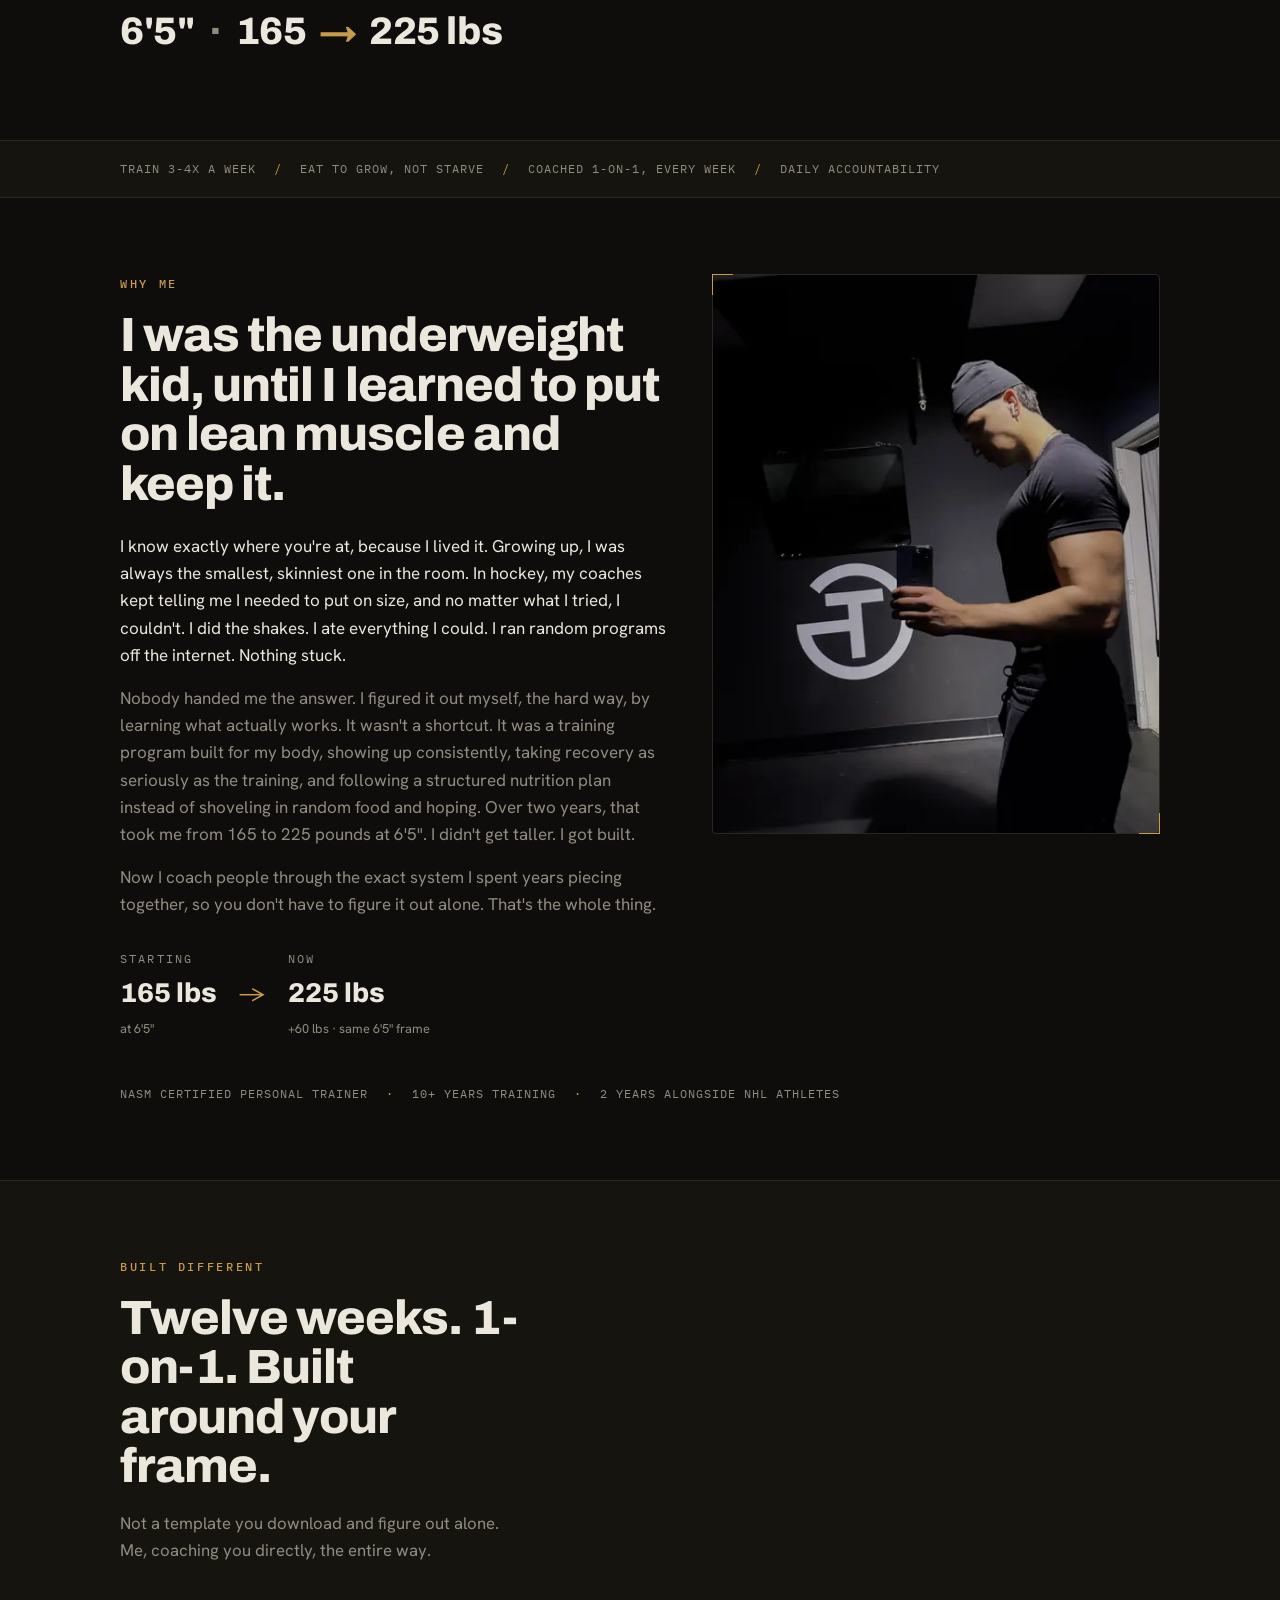
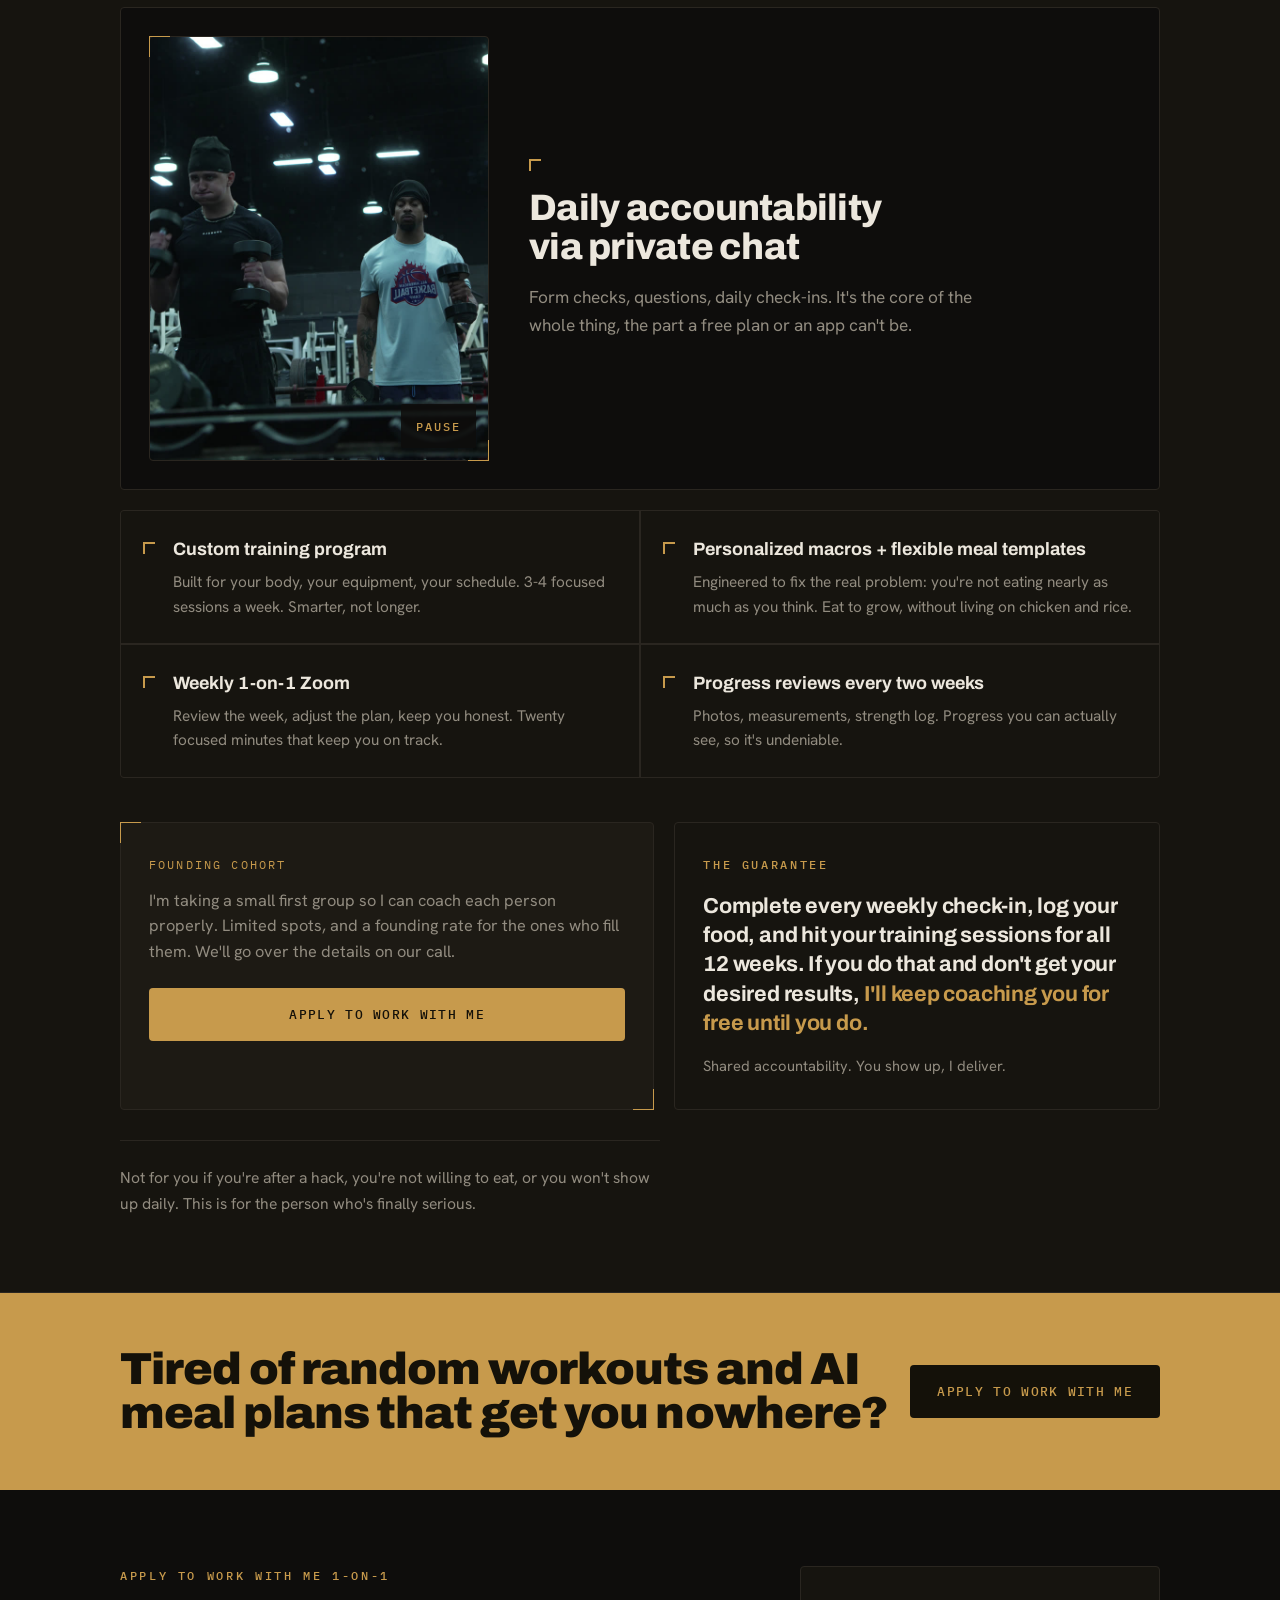
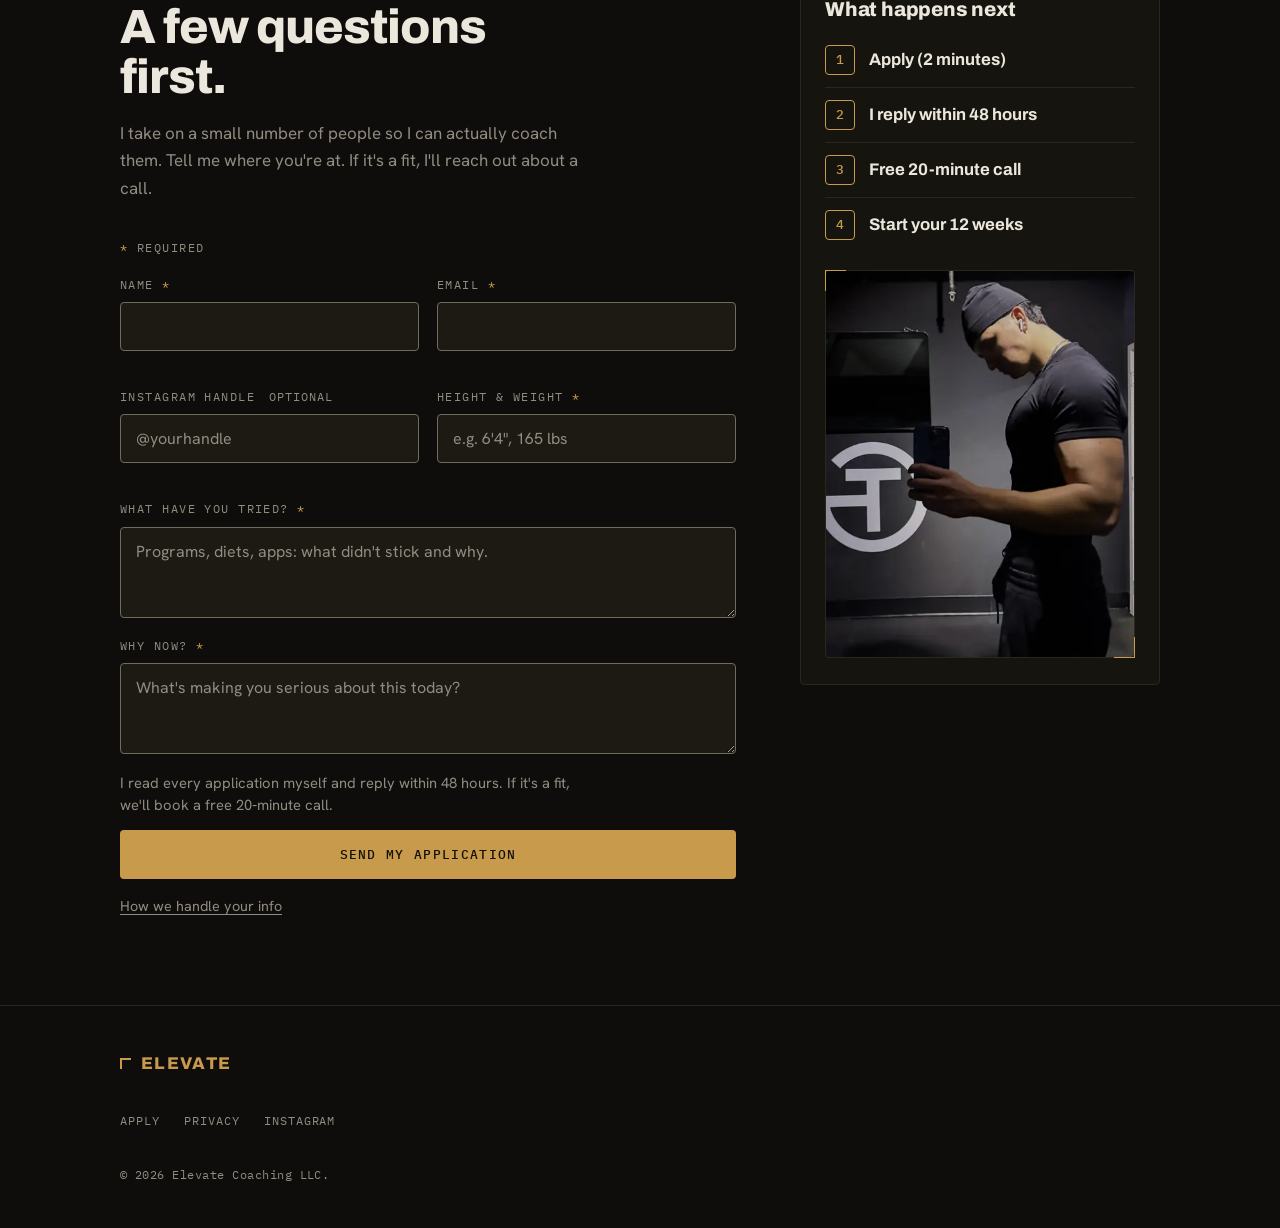
==== commit a66fa883: "Design pass: hero loop, proof under hero, featured coaching block, apply next steps - Hero: muted sq" ====
--- a/index.html
+++ b/index.html
@@ -59,7 +59,7 @@
     <section class="hero">
       <div class="hero__inner">
         <div class="hero__copy">
-          <p class="eyebrow">12-Week 1-on-1 Coaching · Founding Cohort</p>
+          <p class="eyebrow">12-week 1-on-1 online coaching · Founding cohort</p>
           <h1 class="hero__headline">
             You've tried everything and still can't gain. It isn't your genetics,
             <span class="accent-text">and I can prove it.</span>
@@ -75,13 +75,53 @@
         </div>
 
         <div class="hero__media">
-          <!-- VIDEO SPOT: still photo until the talking-head video exists.
-               To swap in the video, replace the <img> below with the <video> or embed
-               and keep the .framed.video-ph wrapper (it holds the box size and brackets). -->
+          <!-- HERO LOOP: muted squat loop (video/hero-squat.mp4) with its poster shown first.
+               main.js starts playback unless the visitor prefers reduced motion or has
+               data saver on; then only the poster shows. To swap in the talking-head
+               video later, replace the <video> and keep the .framed.video-ph wrapper. -->
           <div class="framed video-ph">
-            <img class="video-ph__img" src="images/now.jpg" alt="After the transformation: a built back-and-arms physique in a back double-biceps pose" width="1000" height="755" fetchpriority="high">
-          </div>
-        </div>
+            <video class="video-ph__media" data-autoloop muted loop playsinline preload="none"
+                   poster="video/hero-squat-poster.jpg" width="720" height="900"
+                   aria-label="Adam training: deficit sumo squat, side view">
+              <source data-src="video/hero-squat.mp4" type="video/mp4">
+            </video>
+            <button class="loop-toggle" type="button" aria-label="Pause the squat video" hidden>Pause</button>
+          </div>
+        </div>
+      </div>
+    </section>
+
+    <!-- ============================ PROOF ============================ -->
+    <!-- Each image is a one-file swap: replace images/proof-before-*.{jpg,webp} or
+         images/proof-after-*.{jpg,webp} (4:5, 800x1000 and 480x600). -->
+    <section class="proof" aria-label="Before and now">
+      <div class="container">
+        <div class="proof__pair">
+          <figure class="framed proof__shot">
+            <picture>
+              <source type="image/webp" srcset="images/proof-before-480.webp 480w, images/proof-before-800.webp 800w" sizes="(min-width: 900px) 520px, 46vw">
+              <img src="images/proof-before-800.jpg" srcset="images/proof-before-480.jpg 480w, images/proof-before-800.jpg 800w" sizes="(min-width: 900px) 520px, 46vw" width="800" height="1000" alt="Before: Adam, shirtless, front view" loading="lazy" decoding="async">
+            </picture>
+            <figcaption class="photo-tag">Before</figcaption>
+          </figure>
+          <figure class="framed proof__shot">
+            <picture>
+              <source type="image/webp" srcset="images/proof-after-480.webp 480w, images/proof-after-800.webp 800w" sizes="(min-width: 900px) 520px, 46vw">
+              <img src="images/proof-after-800.jpg" srcset="images/proof-after-480.jpg 480w, images/proof-after-800.jpg 800w" sizes="(min-width: 900px) 520px, 46vw" width="800" height="1000" alt="Now: Adam today in a fitted tee, front view" loading="lazy" decoding="async">
+            </picture>
+            <figcaption class="photo-tag">Now</figcaption>
+          </figure>
+        </div>
+        <p class="proof__stat">6'5" <span class="proof__sep" aria-hidden="true">·</span> 165 <span class="proof__arrow" aria-label="to">→</span> 225 lbs</p>
+      </div>
+    </section>
+
+    <!-- ============================ WATCH MY STORY (hidden) ============================ -->
+    <!-- Not rendered until the YouTube video exists. To launch: remove the hidden
+         attribute and put the embed inside .story-video__frame. -->
+    <section class="section story-video" id="story-video" hidden>
+      <div class="container">
+        <div class="framed story-video__frame"></div>
       </div>
     </section>
 
@@ -143,14 +183,12 @@
         </div>
 
         <div class="story__media reveal">
-          <div class="framed photo-ph" style="--ar: 0.8544">
-            <img class="photo-ph__img" src="images/before.jpg" alt="Before starting the program: a lean, narrow-framed 165 lb physique at 6'5&quot;" loading="lazy" width="745" height="872">
-            <span class="photo-ph__tag">Before</span>
-          </div>
-          <div class="framed photo-ph" style="--ar: 1.3245">
-            <img class="photo-ph__img" src="images/now.jpg" alt="After the transformation: a built back-and-arms physique in a back double-biceps pose" loading="lazy" width="1000" height="755">
-            <span class="photo-ph__tag">Now</span>
-          </div>
+          <figure class="framed story__shot">
+            <picture>
+              <source type="image/webp" srcset="images/side-profile-480.webp 480w, images/side-profile-800.webp 800w" sizes="(min-width: 900px) 460px, 92vw">
+              <img src="images/side-profile-800.jpg" srcset="images/side-profile-480.jpg 480w, images/side-profile-800.jpg 800w" sizes="(min-width: 900px) 460px, 92vw" width="800" height="1000" alt="Adam today, side profile in a fitted tee" loading="lazy" decoding="async">
+            </picture>
+          </figure>
         </div>
 
         <div class="credentials" aria-label="Credentials">
@@ -175,6 +213,24 @@
           </p>
         </div>
 
+        <!-- The core of the program, given priority over the other inclusions.
+             Loop is lazy-loaded by main.js when it nears the viewport. -->
+        <div class="core reveal">
+          <div class="framed core__media">
+            <video class="core__video" data-autoloop data-lazy muted loop playsinline preload="none"
+                   data-poster="video/coaching-curl-poster.jpg" width="720" height="900"
+                   aria-label="Coaching in action: Adam and a training partner doing dumbbell curls">
+              <source data-src="video/coaching-curl.mp4" type="video/mp4">
+            </video>
+            <button class="loop-toggle" type="button" aria-label="Pause the coaching video" hidden>Pause</button>
+          </div>
+          <div class="core__copy">
+            <span class="inclusions__mark" aria-hidden="true"></span>
+            <h3 class="core__title">Daily accountability via private chat</h3>
+            <p class="core__body">Form checks, questions, daily check-ins. It's the core of the whole thing, the part a free plan or an app can't be.</p>
+          </div>
+        </div>
+
         <ul class="inclusions reveal">
           <li>
             <span class="inclusions__mark" aria-hidden="true"></span>
@@ -195,13 +251,6 @@
             <div>
               <h3>Weekly 1-on-1 Zoom</h3>
               <p>Review the week, adjust the plan, keep you honest. Twenty focused minutes that keep you on track.</p>
-            </div>
-          </li>
-          <li>
-            <span class="inclusions__mark" aria-hidden="true"></span>
-            <div>
-              <h3>Daily accountability via private chat</h3>
-              <p>Form checks, questions, daily check-ins. It's the core of the whole thing, the part a free plan or an app can't be.</p>
             </div>
           </li>
           <li>
@@ -266,6 +315,24 @@
           </p>
         </div>
 
+        <!-- What happens next: beside the form on desktop, above it on mobile -->
+        <aside class="next reveal" aria-labelledby="next-title">
+          <h3 class="next__title" id="next-title">What happens next</h3>
+          <ol class="next__steps">
+            <li><span class="next__num" aria-hidden="true">1</span>Apply (2 minutes)</li>
+            <li><span class="next__num" aria-hidden="true">2</span>I reply within 48 hours</li>
+            <li><span class="next__num" aria-hidden="true">3</span>Free 20&#8209;minute call</li>
+            <li><span class="next__num" aria-hidden="true">4</span>Start your 12 weeks</li>
+          </ol>
+          <figure class="framed next__shot">
+            <picture>
+              <source type="image/webp" srcset="images/story-arm-480.webp 480w, images/story-arm-800.webp 800w" sizes="380px">
+              <img src="images/story-arm-800.jpg" srcset="images/story-arm-480.jpg 480w, images/story-arm-800.jpg 800w" sizes="380px" width="800" height="1000" alt="Adam in the gym, close side profile showing his arm" loading="lazy" decoding="async">
+            </picture>
+          </figure>
+        </aside>
+
+        <div class="apply__main">
         <!-- Netlify Forms: works automatically once deployed to Netlify.
              Local preview won't submit. That's expected. -->
         <form
@@ -321,14 +388,15 @@
             <p class="field__error" id="why-error" data-msg="Tell me why now." hidden></p>
           </div>
 
-          <button type="submit" class="btn btn--primary btn--block" id="applySubmit">Send My Application</button>
           <p class="form__note">
             I read every application myself and reply within 48 hours. If it's a fit,
-            we'll book a free 20-minute call.
-          </p>
+            we'll book a free 20&#8209;minute call.
+          </p>
+          <button type="submit" class="btn btn--primary btn--block" id="applySubmit">Send My Application</button>
+          <p class="form__privacy"><a href="/privacy.html">How we handle your info</a></p>
 
           <p class="form__error" id="formError" hidden>
-            Something went wrong sending that. Email me directly at adam@elevatecoaching90.com and I'll sort it.
+            Something went wrong sending that. Email me directly at <a href="mailto:adam@elevatecoaching90.com">adam@elevatecoaching90.com</a> and I'll sort it.
           </p>
         </form>
 
@@ -336,10 +404,12 @@
         <div class="framed form-done" id="formSuccess" tabindex="-1" hidden>
           <p class="form-done__title">Application received.</p>
           <p class="form-done__body">I read every one myself and will reply within 48 hours.</p>
+          <p class="form-done__next">Watch your inbox for my reply. If you don't see it in 48 hours, check spam.</p>
         </div>
 
         <!-- Screen reader announcements for the form (success and errors) -->
         <p class="sr-only" id="formStatus" role="status" aria-live="polite"></p>
+        </div>
       </div>
     </section>
 
--- a/styles.css
+++ b/styles.css
@@ -16,6 +16,10 @@
   --accent:    #c79a4c;   /* aged brass, the ONE accent */
   --accent-hi: #ddb861;   /* brass, brighter (hover) */
   --ink:       #141109;   /* dark text on brass */
+  --field-line: #71695c;  /* input borders: 3:1+ on every surface */
+  --error:      #e0a0a0;  /* form error text and invalid borders */
+  --error-line: #4a2a2a;  /* send-failure box border */
+  --chip:       rgba(14, 13, 12, .86); /* dark backing for photo labels */
 
   /* Type */
   --f-display: "Archivo", system-ui, sans-serif;
@@ -186,7 +190,7 @@
 .nav__apply {
   display: inline-flex;
   align-items: center;
-  min-height: 40px;
+  min-height: 44px;
   padding: 0 14px;
   font-family: var(--f-mono);
   font-size: .8rem;
@@ -287,30 +291,8 @@
   text-align: center;
   padding: 24px;
 }
-.video-ph__play {
-  width: 62px; height: 62px;
-  border-radius: 50%;
-  border: 1.5px solid var(--accent);
-  position: relative;
-}
-.video-ph__play::after {
-  content: "";
-  position: absolute;
-  top: 50%; left: 54%;
-  transform: translate(-50%, -50%);
-  border-left: 16px solid var(--accent);
-  border-top: 10px solid transparent;
-  border-bottom: 10px solid transparent;
-}
-.video-ph__label {
-  font-family: var(--f-mono);
-  font-size: .8rem;
-  letter-spacing: .16em;
-  text-transform: uppercase;
-  color: var(--text);
-}
-.video-ph__hint { font-size: .82rem; color: var(--muted); }
-/* still photo standing in for the video; fills the box, brackets stay on top */
+/* hero loop (or still); fills the 4:5 box, brackets stay on top */
+.video-ph__media,
 .video-ph__img {
   position: absolute;
   inset: 0;
@@ -398,15 +380,27 @@
 }
 .credentials__dot { color: var(--accent); }
 
-/* Story photos: before is portrait, now is landscape. Matched height, natural
-   width per image, no cropping. Mobile stacks; ≥720px sits side by side. */
-.story__media {
-  display: flex;
-  flex-direction: column;
-  align-items: center;
-  gap: 16px;
-}
-.story__media .photo-ph {
+/* Story image: one 4:5 framed photo */
+.story__media { max-width: 460px; }
+.story__shot {
+  margin: 0;
+  aspect-ratio: 4 / 5;
+  background: var(--surface-2);
+  border: 1px solid var(--line);
+  border-radius: var(--radius);
+}
+.story__shot img,
+.proof__shot img,
+.next__shot img,
+.core__video {
+  display: block;
+  width: 100%;
+  height: 100%;
+  object-fit: cover;
+  border-radius: var(--radius);
+}
+
+.photo-ph {
   aspect-ratio: auto;
   display: block;
   max-width: 100%;
@@ -457,22 +451,122 @@
   height: 100%;
   object-fit: cover;
 }
-.photo-ph__tag {
+.photo-ph__tag,
+.photo-tag {
   position: absolute;
-  top: 10px; left: 10px;
+  bottom: 12px; left: 12px;
+  z-index: 2;
+  padding: 6px 10px;
+  border-radius: 2px;
+  background: var(--chip);
   font-family: var(--f-mono);
   font-size: .75rem;
+  font-weight: 500;
   letter-spacing: .16em;
   text-transform: uppercase;
   color: var(--accent);
-  z-index: 1;
-  text-shadow: 0 1px 4px rgba(0,0,0,.6);
 }
 .photo-ph__hint { font-size: .78rem; color: var(--muted); }
+
+/* pause/play chip on looping videos (WCAG 2.2.2) */
+.loop-toggle {
+  position: absolute;
+  right: 12px; bottom: 12px;
+  z-index: 2;
+  display: inline-flex;
+  align-items: center;
+  min-height: 44px;
+  padding: 0 14px;
+  background: var(--chip);
+  border: 1px solid transparent;
+  border-radius: 2px;
+  font-family: var(--f-mono);
+  font-size: .75rem;
+  font-weight: 500;
+  letter-spacing: .16em;
+  text-transform: uppercase;
+  color: var(--accent);
+  cursor: pointer;
+  transition: border-color .2s ease;
+}
+.loop-toggle:hover { border-color: var(--accent); }
+.loop-toggle[hidden] { display: none; }
+
+/* phones: shorter hero media so the proof sits higher (desktop stays 4:5) */
+@media (max-width: 899px) {
+  .hero .video-ph { aspect-ratio: 1 / 1; }
+  .video-ph__media { object-position: 50% 22%; }
+}
+
+/* -------- proof (directly under the hero) -------- */
+.proof { padding: 8px 0 64px; }
+.proof__pair {
+  display: grid;
+  grid-template-columns: 1fr 1fr;
+  gap: 10px;
+}
+.proof__shot {
+  margin: 0;
+  aspect-ratio: 4 / 5;
+  background: var(--surface-2);
+  border: 1px solid var(--line);
+  border-radius: var(--radius);
+}
+.proof__stat {
+  margin-top: 22px;
+  font-family: var(--f-display);
+  font-weight: 800;
+  font-size: clamp(1.5rem, 6vw, 2.4rem);
+  line-height: 1.1;
+  letter-spacing: -0.01em;
+}
+.proof__sep { color: var(--muted); margin-inline: .2em; }
+.proof__arrow { color: var(--accent); margin-inline: .15em; }
+
+/* hidden until the YouTube embed exists */
+.story-video__frame {
+  aspect-ratio: 16 / 9;
+  background: var(--surface-2);
+  border: 1px solid var(--line);
+  border-radius: var(--radius);
+}
 
 /* -------- offer -------- */
 .offer__head { max-width: 40ch; margin-bottom: 44px; }
 .offer__lead { color: var(--muted); margin-top: 18px; font-size: 1.05rem; }
+
+/* the core of the program, given priority over the other inclusions */
+.core {
+  display: grid;
+  gap: 24px;
+  align-items: center;
+  margin-bottom: 20px;
+  padding: 20px;
+  background: var(--bg);
+  border: 1px solid var(--line);
+  border-radius: var(--radius);
+}
+.core__media {
+  aspect-ratio: 4 / 5;
+  background: var(--surface-2);
+  border: 1px solid var(--line);
+  border-radius: var(--radius);
+}
+.core__copy .inclusions__mark { display: block; margin: 0 0 18px; }
+.core__title {
+  font-family: var(--f-display);
+  font-weight: 800;
+  font-size: clamp(1.6rem, 5vw, 2.3rem);
+  line-height: 1.08;
+  letter-spacing: -0.02em;
+  max-width: 16ch;
+}
+.core__body {
+  margin-top: 16px;
+  color: var(--muted);
+  font-size: 1.08rem;
+  max-width: 46ch;
+}
 
 .inclusions {
   list-style: none;
@@ -581,7 +675,60 @@
 .cta-band .btn--primary:hover { background: #000; }
 
 /* -------- apply / form -------- */
-.apply__head { max-width: 34ch; margin-bottom: 36px; }
+.apply {
+  display: grid;
+  gap: 32px;
+  grid-template-areas: "head" "next" "main";
+}
+.apply__head { grid-area: head; max-width: 46ch; }
+.apply__main { grid-area: main; min-width: 0; }
+
+.next {
+  grid-area: next;
+  padding: 22px 20px;
+  background: var(--surface);
+  border: 1px solid var(--line);
+  border-radius: var(--radius);
+}
+.next__title {
+  font-family: var(--f-display);
+  font-weight: 800;
+  font-size: 1.25rem;
+  letter-spacing: -0.01em;
+  margin-bottom: 8px;
+}
+.next__steps { list-style: none; }
+.next__steps li {
+  display: flex;
+  align-items: center;
+  gap: 14px;
+  padding: 12px 0;
+  border-bottom: 1px solid var(--line);
+  font-family: var(--f-display);
+  font-weight: 700;
+  font-size: 1.05rem;
+}
+.next__steps li:last-child { border-bottom: 0; }
+.next__num {
+  flex: none;
+  display: inline-grid;
+  place-items: center;
+  width: 30px; height: 30px;
+  border: 1px solid var(--accent);
+  border-radius: var(--radius);
+  font-family: var(--f-mono);
+  font-size: .8rem;
+  font-weight: 500;
+  color: var(--accent);
+}
+.next__shot {
+  display: none;
+  margin: 18px 0 0;
+  aspect-ratio: 4 / 5;
+  background: var(--surface-2);
+  border: 1px solid var(--line);
+  border-radius: var(--radius);
+}
 .apply__lead { color: var(--muted); margin-top: 18px; }
 
 .form { max-width: 640px; }
@@ -597,7 +744,7 @@
 .field input,
 .field textarea {
   background: var(--surface-2);
-  border: 1px solid var(--line);
+  border: 1px solid var(--field-line);
   border-radius: var(--radius);
   color: var(--text);
   font-family: var(--f-body);
@@ -614,19 +761,20 @@
   border-color: var(--accent);
 }
 .field input[aria-invalid="true"],
-.field textarea[aria-invalid="true"] { border-color: #e0a0a0; }
+.field textarea[aria-invalid="true"] { border-color: var(--error); }
+.field input::placeholder,
+.field textarea::placeholder { color: var(--muted); opacity: 1; }
 .field__req { color: var(--accent); }
 .field__opt {
   margin-left: 6px;
   color: var(--muted);
-  opacity: .75;
   letter-spacing: .08em;
 }
 .field__error {
   font-family: var(--f-mono);
   font-size: .78rem;
   letter-spacing: .02em;
-  color: #e0a0a0;
+  color: var(--error);
 }
 .form__legend {
   font-family: var(--f-mono);
@@ -637,11 +785,24 @@
   margin-bottom: 18px;
 }
 .form__note {
-  margin-top: 14px;
+  max-width: 60ch;
+  margin: 4px 0 6px;
   color: var(--muted);
   font-size: .92rem;
   line-height: 1.5;
 }
+.form__privacy { margin-top: 6px; }
+.form__privacy a {
+  display: inline-flex;
+  align-items: center;
+  min-height: 44px;
+  color: var(--muted);
+  font-size: .9rem;
+  text-decoration: underline;
+  text-underline-offset: 3px;
+  transition: color .2s ease;
+}
+.form__privacy a:hover { color: var(--accent); }
 .btn:disabled { opacity: .7; cursor: default; transform: none; }
 
 /* success panel that replaces the form */
@@ -661,6 +822,13 @@
   margin-bottom: 10px;
 }
 .form-done__body { color: var(--muted); }
+.form-done__next {
+  margin-top: 14px;
+  padding-top: 14px;
+  border-top: 1px solid var(--line);
+  color: var(--text);
+  font-size: .95rem;
+}
 
 .sr-only {
   position: absolute;
@@ -680,7 +848,8 @@
   padding: 14px 16px;
   border-radius: var(--radius);
 }
-.form__error { color: #e0a0a0; border: 1px solid #4a2a2a; }
+.form__error { color: var(--error); border: 1px solid var(--error-line); }
+.form__error a { color: inherit; text-decoration: underline; text-underline-offset: 3px; }
 
 /* -------- results -------- */
 .results-soon { max-width: 46ch; }
@@ -718,8 +887,11 @@
   font-weight: 800;
   display: flex; align-items: center; gap: 10px;
 }
-.footer__links { display: flex; flex-wrap: wrap; gap: 20px; }
+.footer__links { display: flex; flex-wrap: wrap; gap: 0 24px; }
 .footer__links a {
+  display: inline-flex;
+  align-items: center;
+  min-height: 44px;
   font-family: var(--f-mono);
   font-size: .76rem;
   letter-spacing: .08em;
@@ -750,6 +922,9 @@
    ============================================================ */
 @media (min-width: 720px) {
   .form__row { grid-template-columns: 1fr 1fr; }
+  .proof__pair { gap: 14px; }
+  .inclusions { grid-template-columns: 1fr 1fr; }
+  .core { grid-template-columns: minmax(0, 340px) 1fr; gap: 40px; padding: 28px; }
   .offer__grid { grid-template-columns: 1.1fr 1fr; }
   .results-grid__cards { grid-template-columns: repeat(2, 1fr); }
   .cta-band__inner { flex-direction: row; align-items: center; justify-content: space-between; }
@@ -764,6 +939,20 @@
   .hero__inner { grid-template-columns: 1.15fr .85fr; align-items: center; gap: 60px; }
 
   .story { grid-template-columns: 1.1fr .9fr; align-items: start; }
+  .story__media { justify-self: end; width: 100%; }
+
+  .proof { padding: 0 0 88px; }
+
+  .apply {
+    grid-template-columns: minmax(0, 640px) minmax(0, 360px);
+    grid-template-areas: "head next" "main next";
+    grid-template-rows: auto 1fr;
+    justify-content: space-between;
+    column-gap: 64px;
+    row-gap: 36px;
+  }
+  .next { align-self: start; position: sticky; top: calc(var(--nav-h) + 32px); padding: 26px 24px; }
+  .next__shot { display: block; }
   .results-grid__cards { grid-template-columns: repeat(3, 1fr); }
 }
 
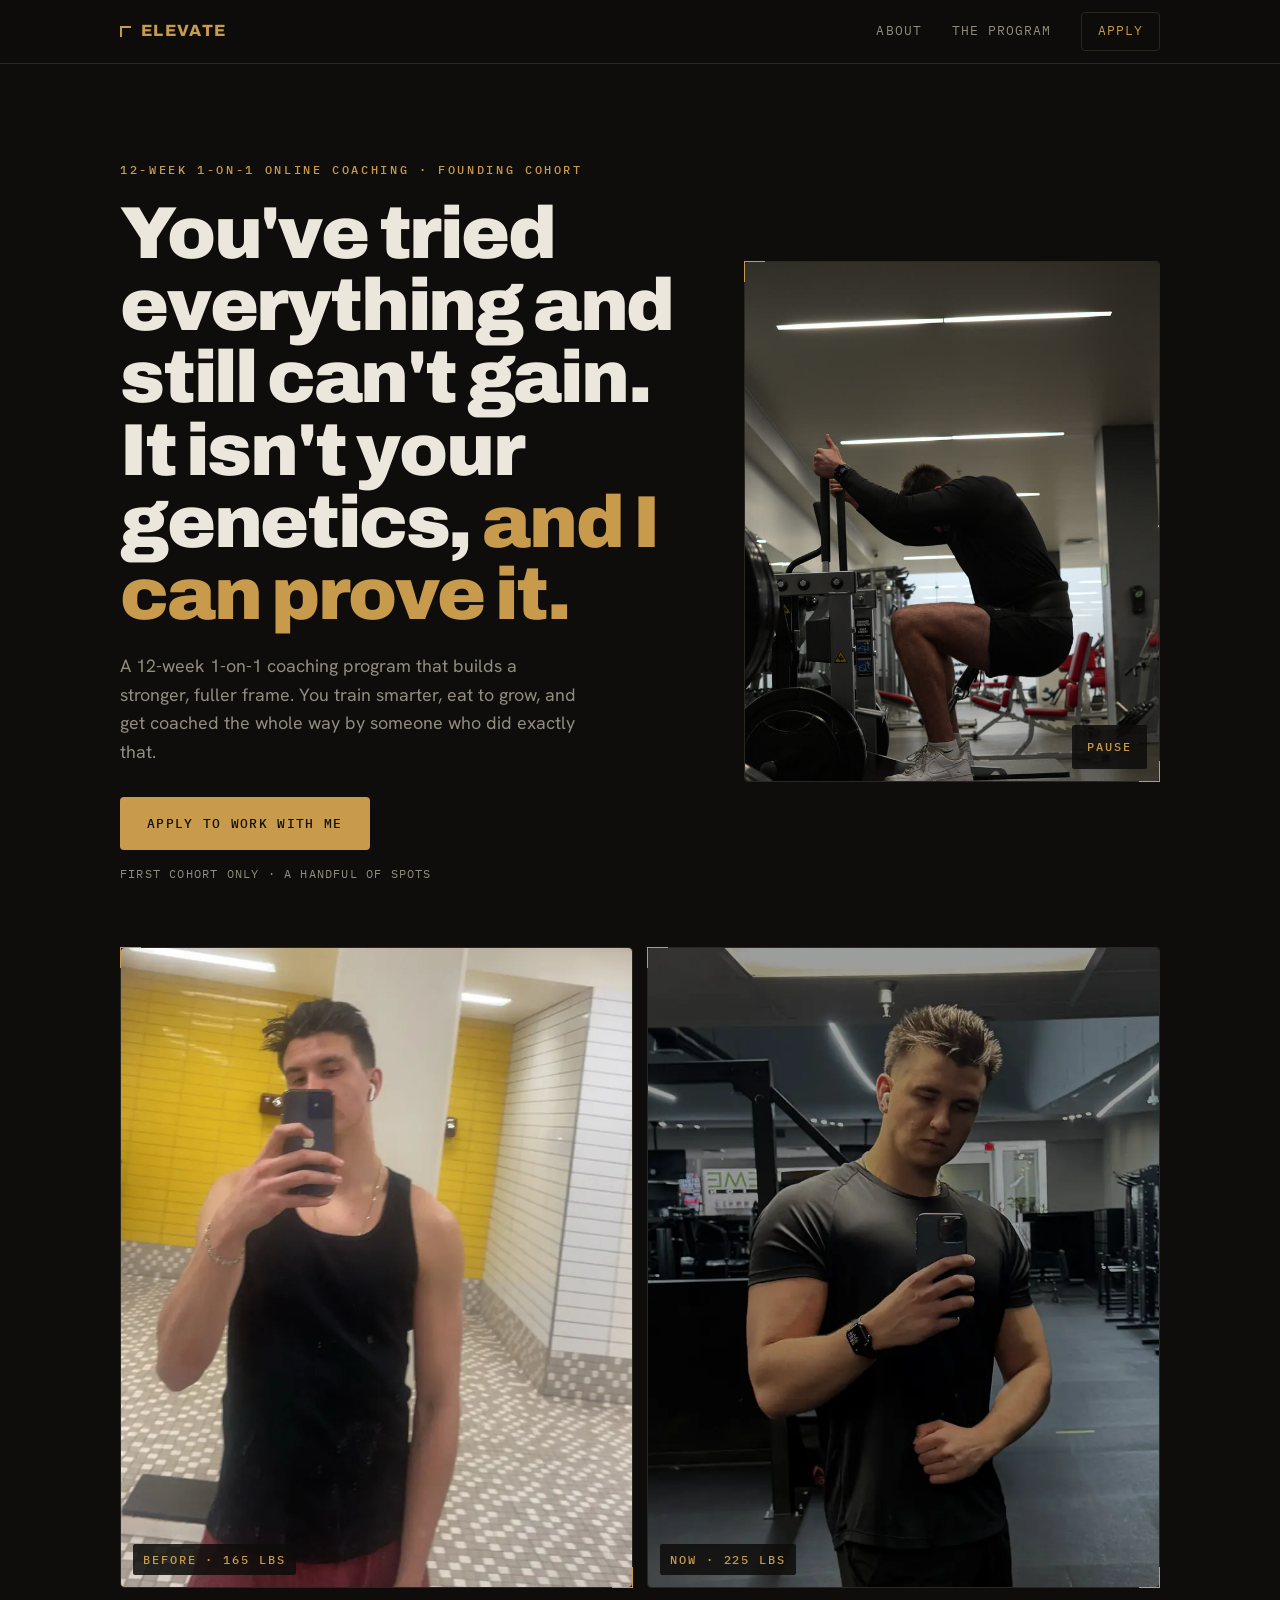
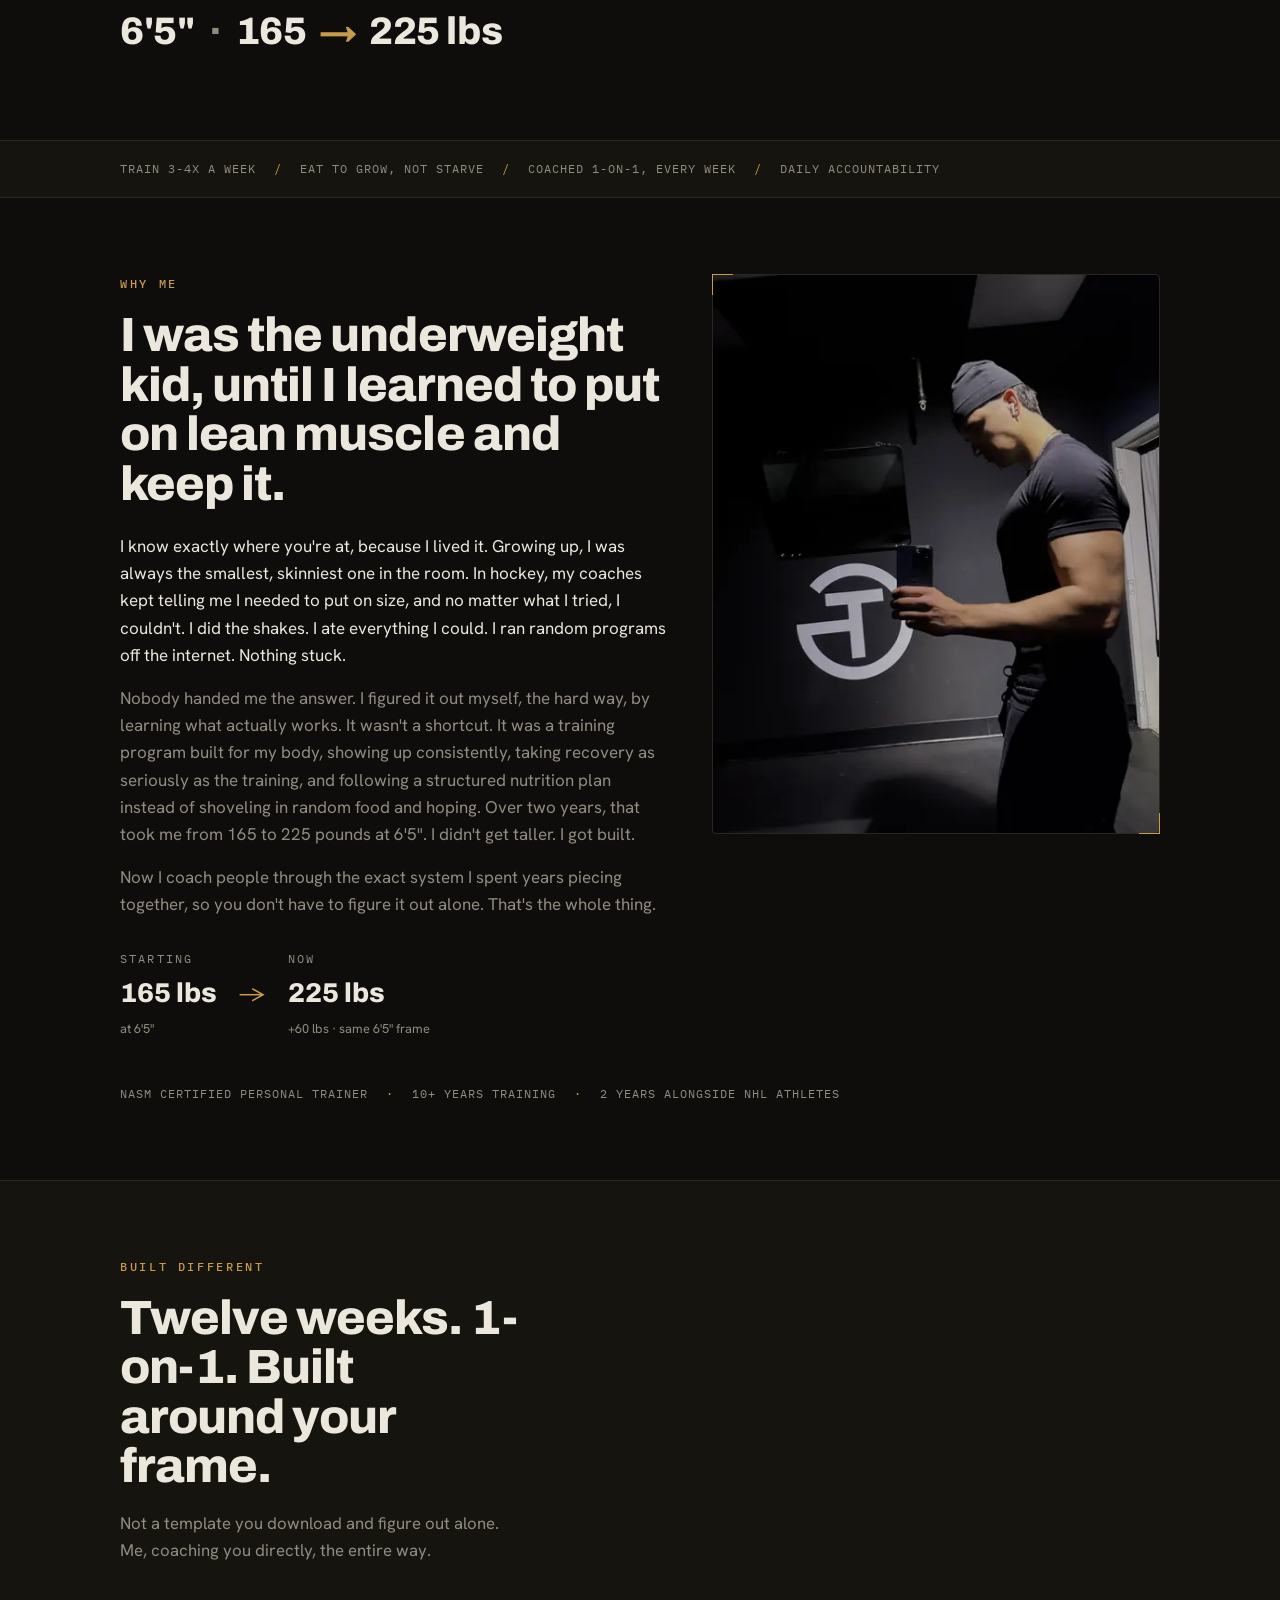
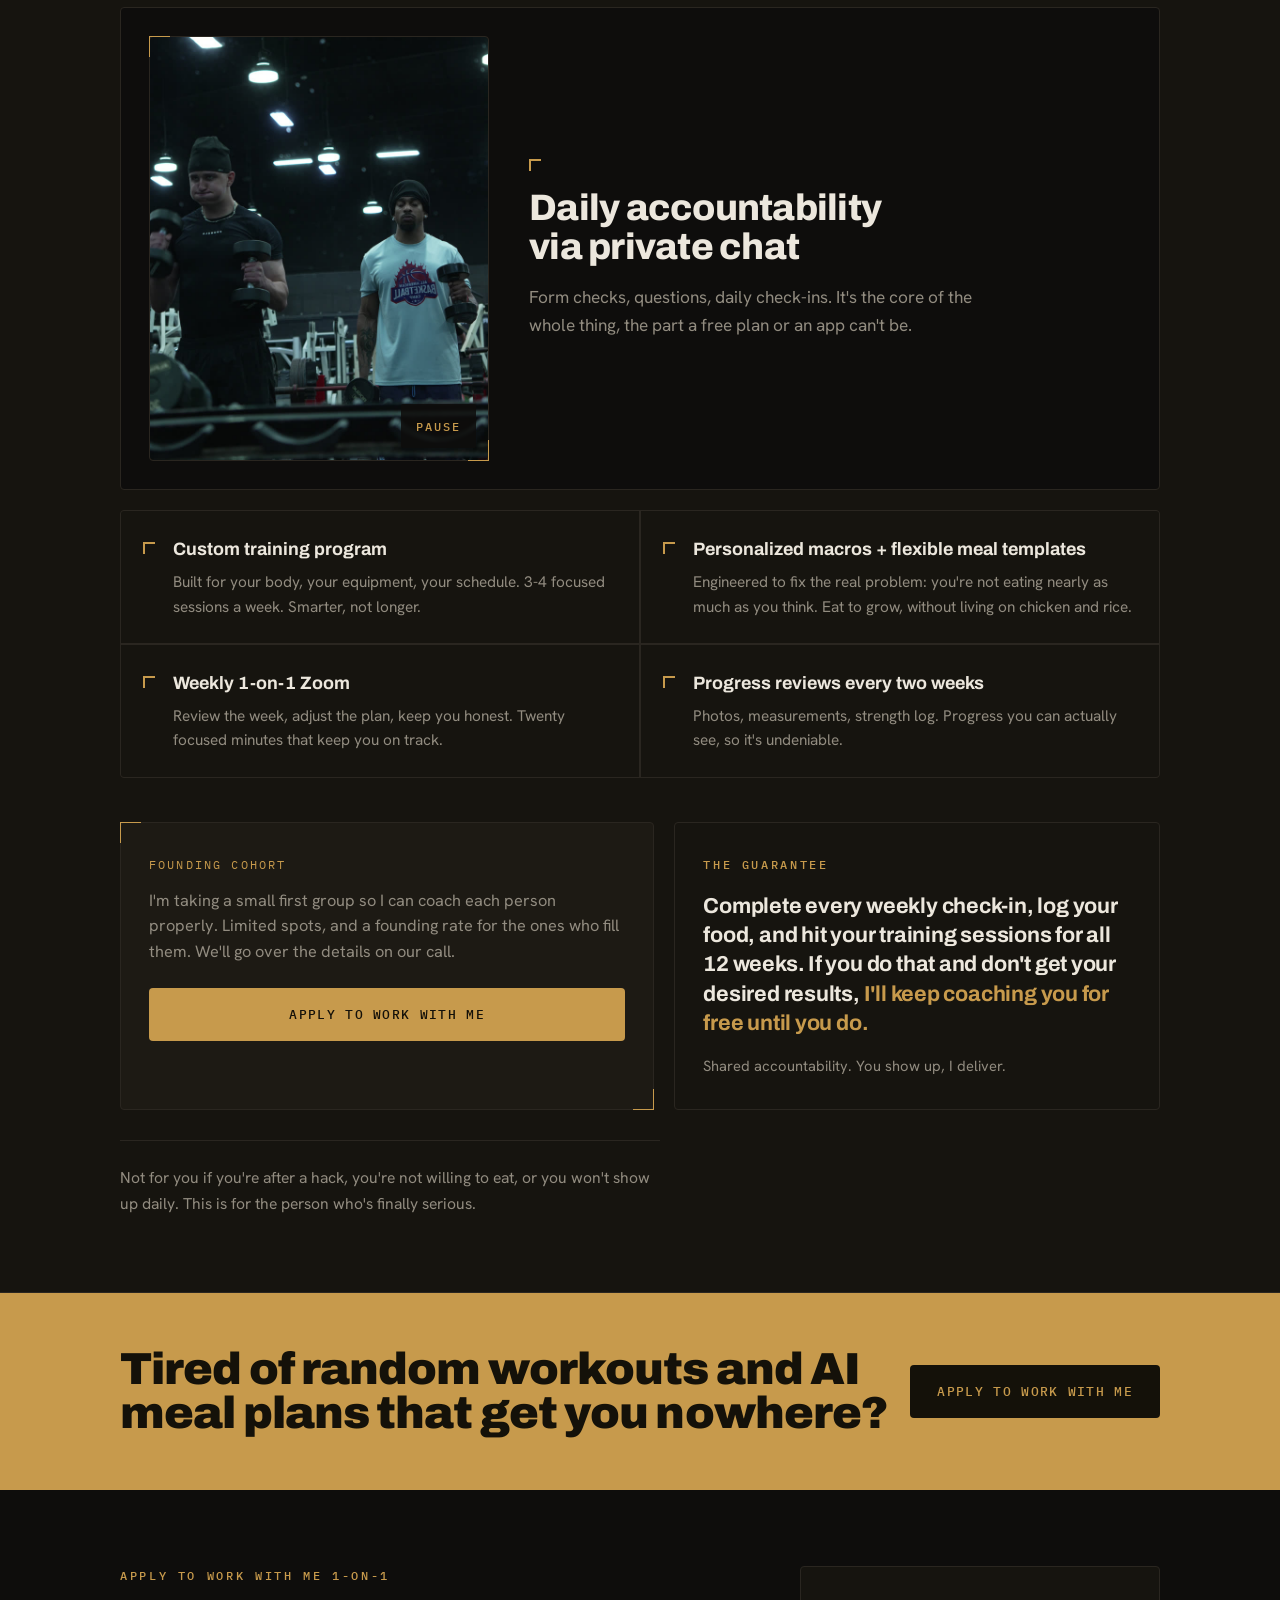
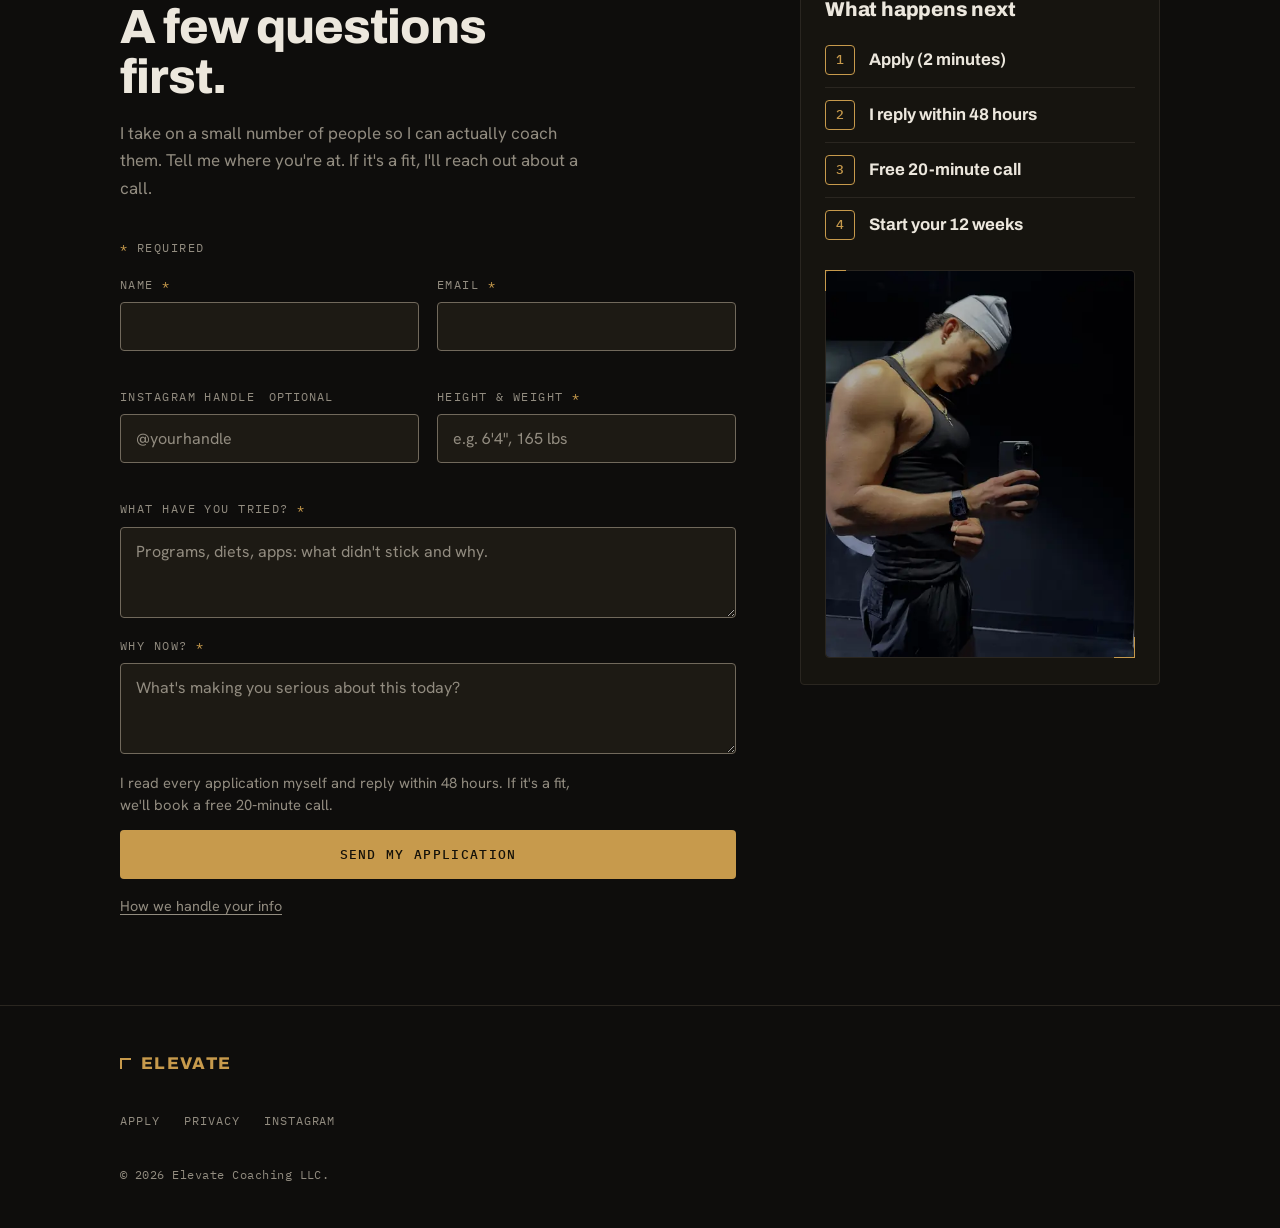
==== commit e380ee1b: "Use tank-top before photo with weight labels; dedupe Apply image - Proof pair: Adam old mirror gym p" ====
--- a/index.html
+++ b/index.html
@@ -100,16 +100,16 @@
           <figure class="framed proof__shot">
             <picture>
               <source type="image/webp" srcset="images/proof-before-480.webp 480w, images/proof-before-800.webp 800w" sizes="(min-width: 900px) 520px, 46vw">
-              <img src="images/proof-before-800.jpg" srcset="images/proof-before-480.jpg 480w, images/proof-before-800.jpg 800w" sizes="(min-width: 900px) 520px, 46vw" width="800" height="1000" alt="Before: Adam, shirtless, front view" loading="lazy" decoding="async">
+              <img src="images/proof-before-800.jpg" srcset="images/proof-before-480.jpg 480w, images/proof-before-800.jpg 800w" sizes="(min-width: 900px) 520px, 46vw" width="800" height="1000" alt="Before: Adam in a black tank top, mirror selfie" loading="lazy" decoding="async">
             </picture>
-            <figcaption class="photo-tag">Before</figcaption>
+            <figcaption class="photo-tag">Before · 165 lbs</figcaption>
           </figure>
           <figure class="framed proof__shot">
             <picture>
               <source type="image/webp" srcset="images/proof-after-480.webp 480w, images/proof-after-800.webp 800w" sizes="(min-width: 900px) 520px, 46vw">
-              <img src="images/proof-after-800.jpg" srcset="images/proof-after-480.jpg 480w, images/proof-after-800.jpg 800w" sizes="(min-width: 900px) 520px, 46vw" width="800" height="1000" alt="Now: Adam today in a fitted tee, front view" loading="lazy" decoding="async">
+              <img src="images/proof-after-800.jpg" srcset="images/proof-after-480.jpg 480w, images/proof-after-800.jpg 800w" sizes="(min-width: 900px) 520px, 46vw" width="800" height="1000" alt="Now: Adam today in a fitted tee, mirror selfie" loading="lazy" decoding="async">
             </picture>
-            <figcaption class="photo-tag">Now</figcaption>
+            <figcaption class="photo-tag">Now · 225 lbs</figcaption>
           </figure>
         </div>
         <p class="proof__stat">6'5" <span class="proof__sep" aria-hidden="true">·</span> 165 <span class="proof__arrow" aria-label="to">→</span> 225 lbs</p>
@@ -326,8 +326,8 @@
           </ol>
           <figure class="framed next__shot">
             <picture>
-              <source type="image/webp" srcset="images/story-arm-480.webp 480w, images/story-arm-800.webp 800w" sizes="380px">
-              <img src="images/story-arm-800.jpg" srcset="images/story-arm-480.jpg 480w, images/story-arm-800.jpg 800w" sizes="380px" width="800" height="1000" alt="Adam in the gym, close side profile showing his arm" loading="lazy" decoding="async">
+              <source type="image/webp" srcset="images/tank-flex-480.webp 480w, images/tank-flex-800.webp 800w" sizes="380px">
+              <img src="images/tank-flex-800.jpg" srcset="images/tank-flex-480.jpg 480w, images/tank-flex-800.jpg 800w" sizes="380px" width="800" height="1000" alt="Adam in a black tank top, flexing his arm in a gym mirror" loading="lazy" decoding="async">
             </picture>
           </figure>
         </aside>
--- a/styles.css
+++ b/styles.css
@@ -494,6 +494,12 @@
 
 /* phones: shorter hero media so the proof sits higher (desktop stays 4:5) */
 @media (max-width: 899px) {
+  .proof .photo-tag {
+    left: 8px; bottom: 8px;
+    padding: 5px 8px;
+    letter-spacing: .06em;
+    white-space: nowrap;
+  }
   .hero .video-ph { aspect-ratio: 1 / 1; }
   .video-ph__media { object-position: 50% 22%; }
 }
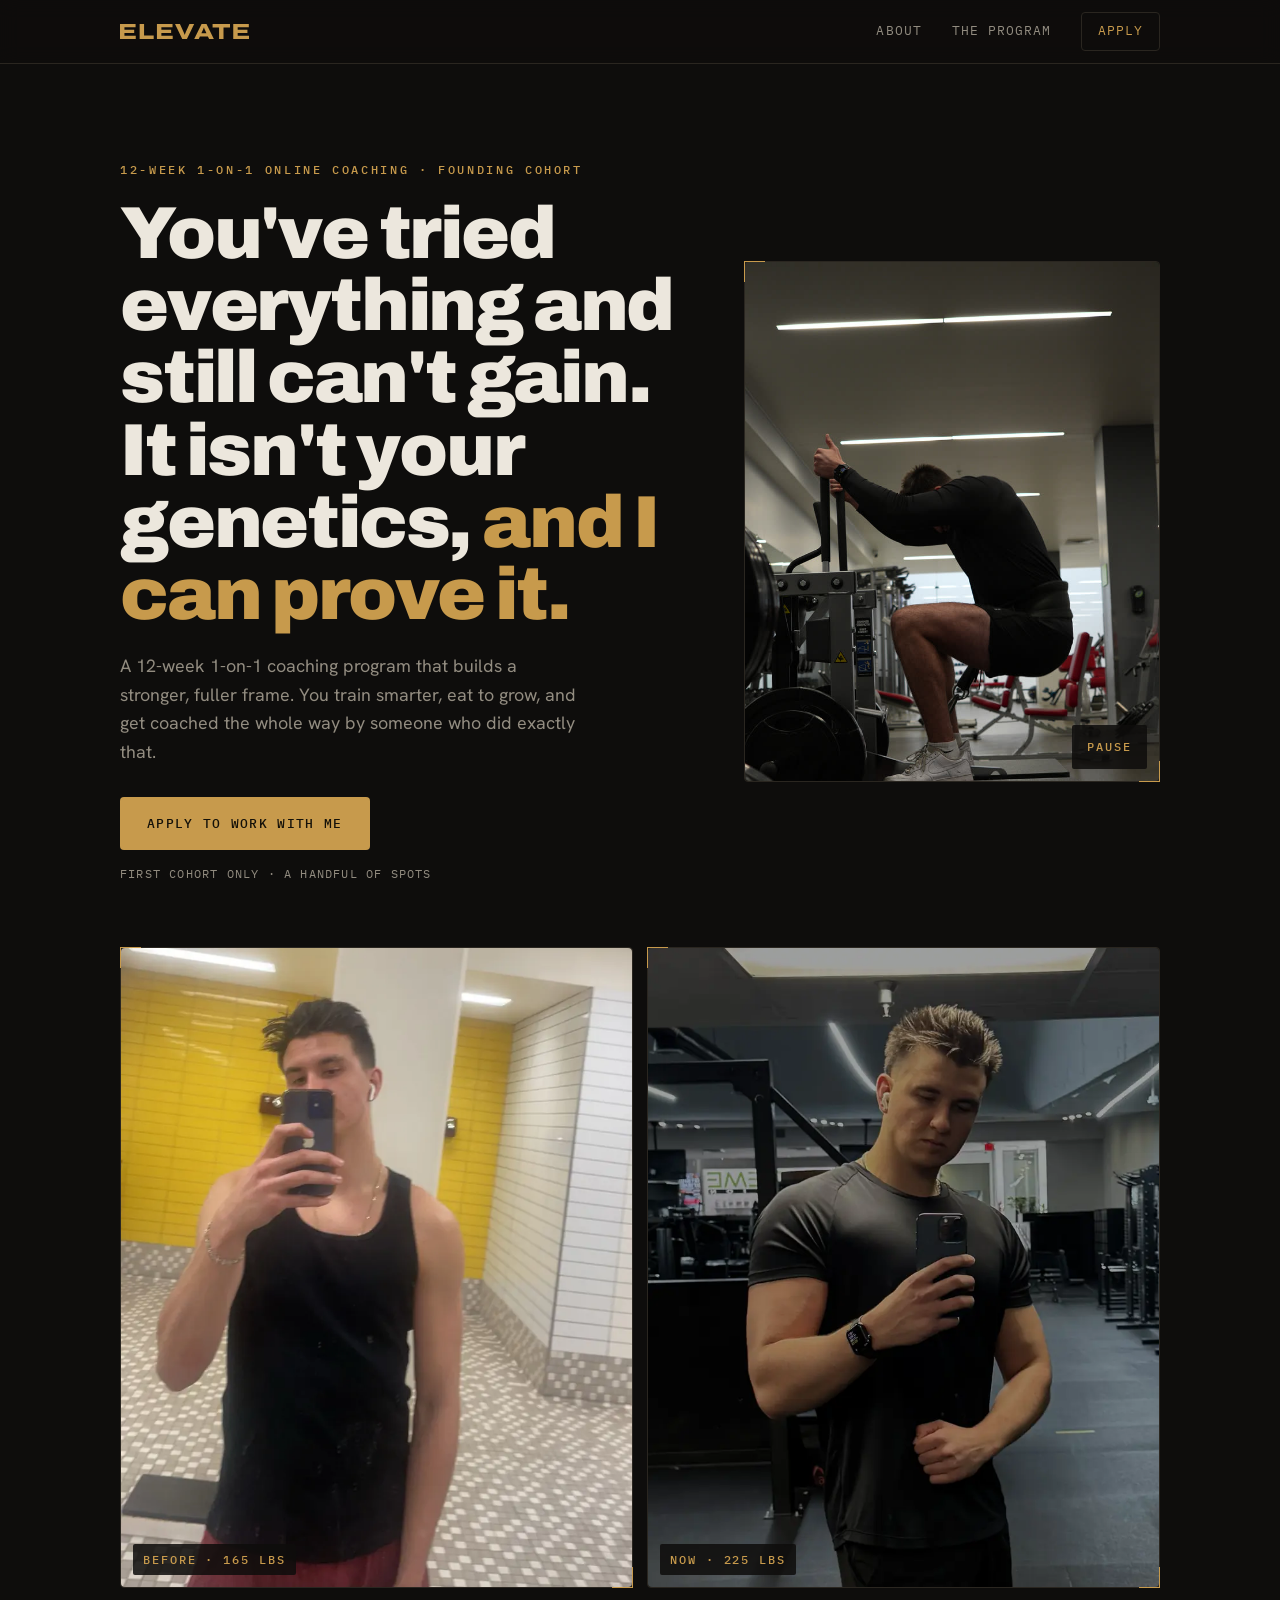
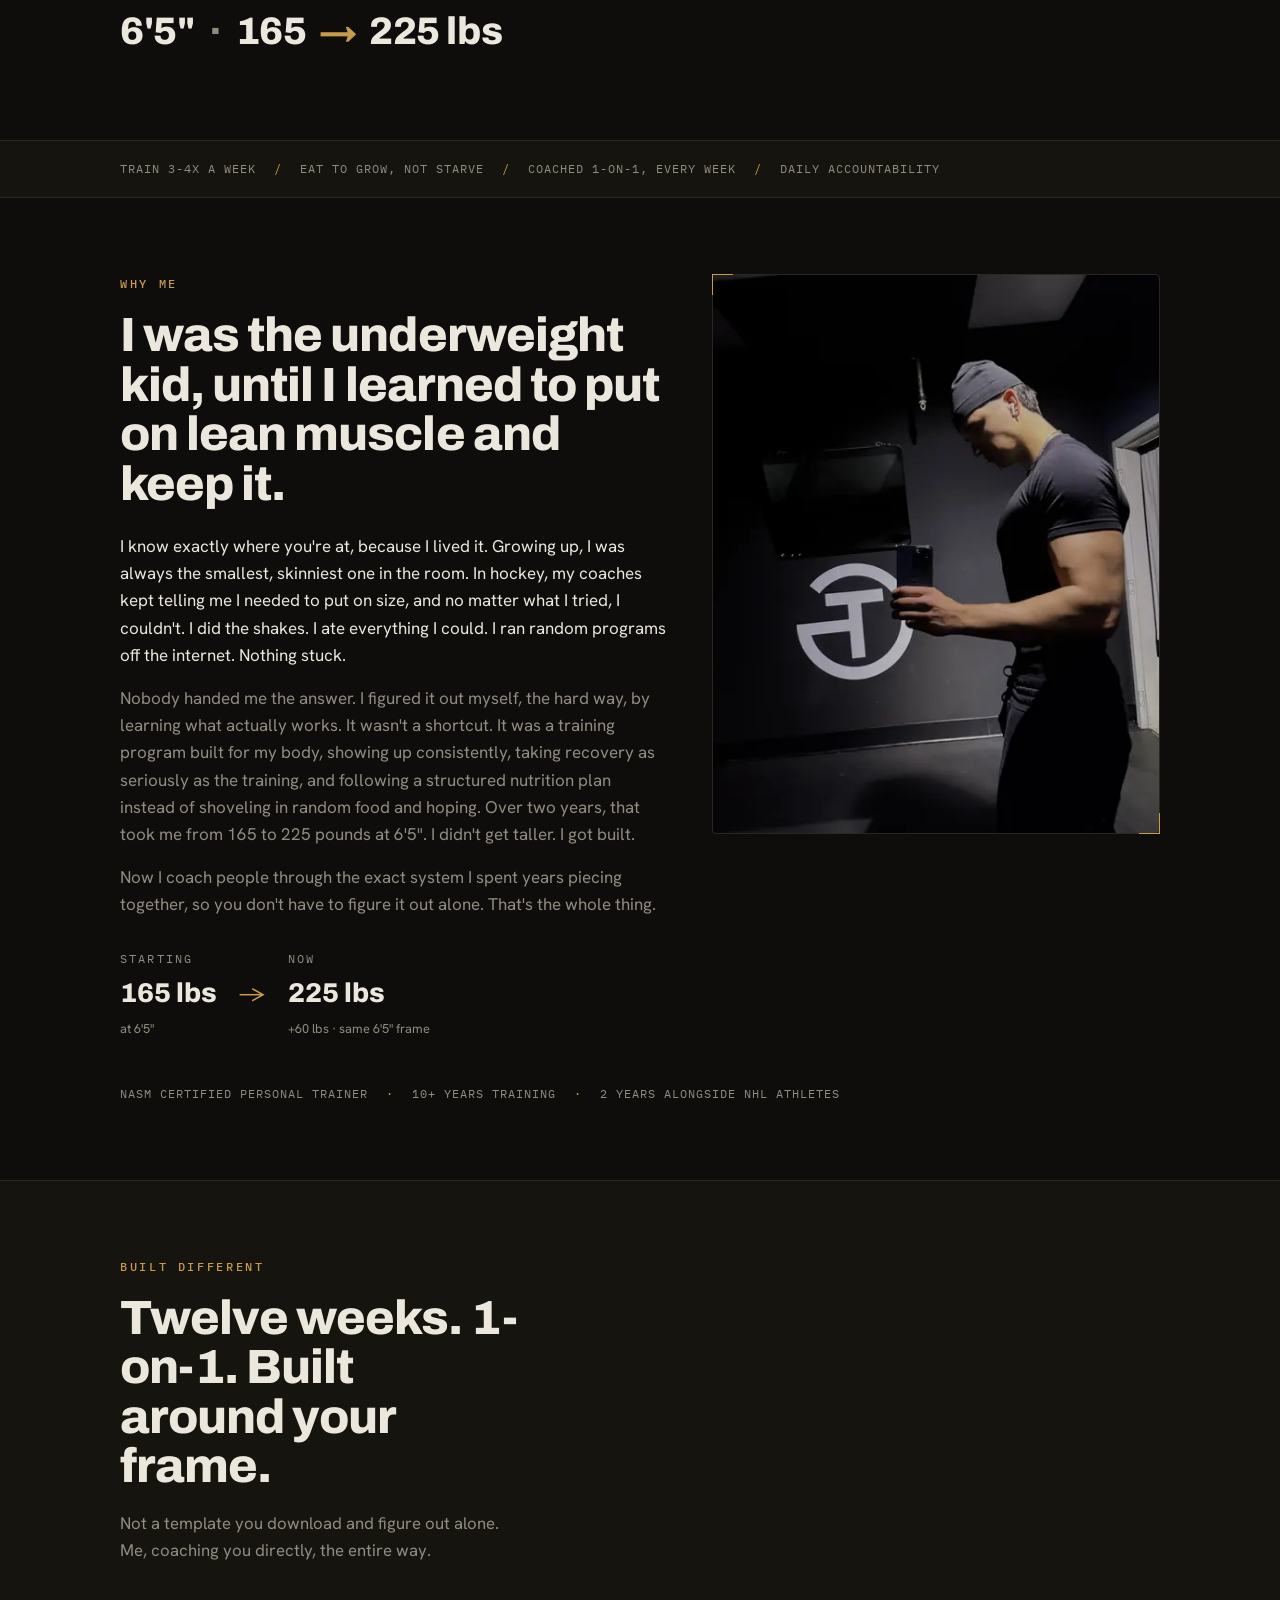
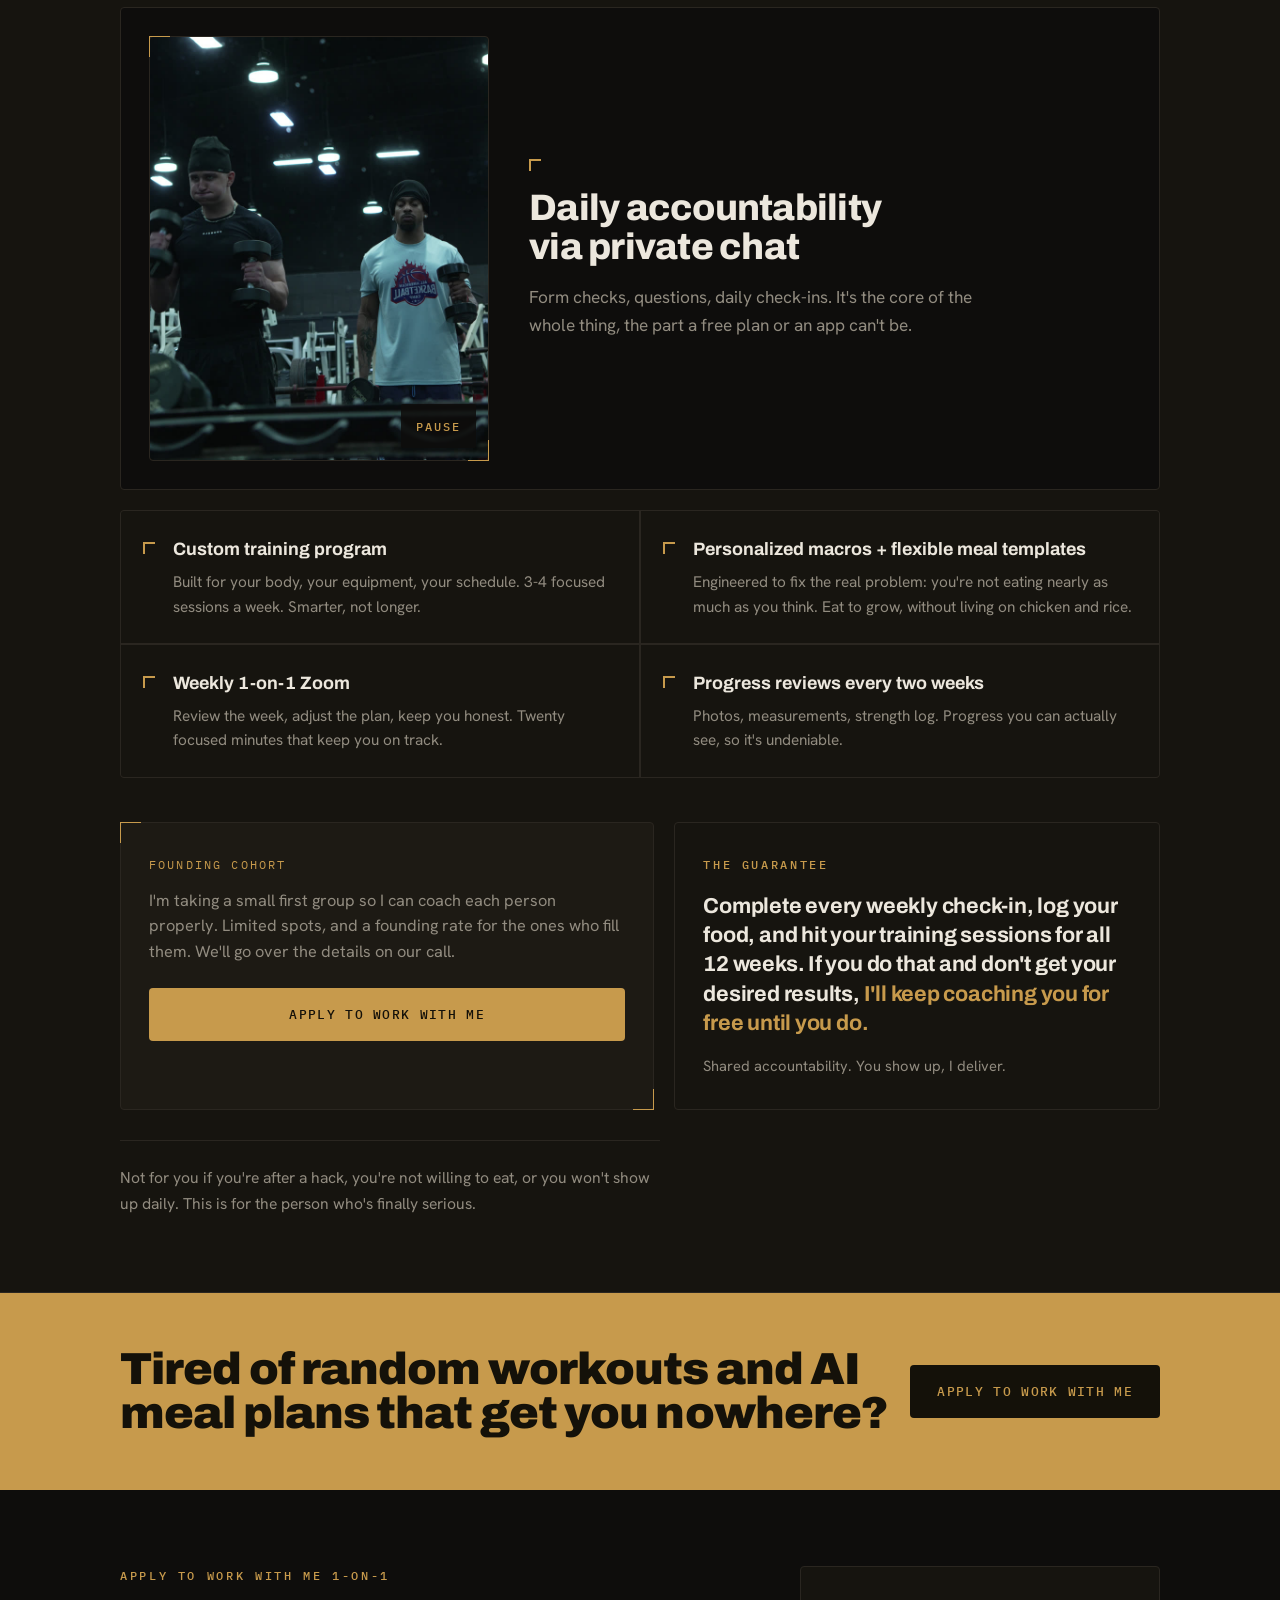
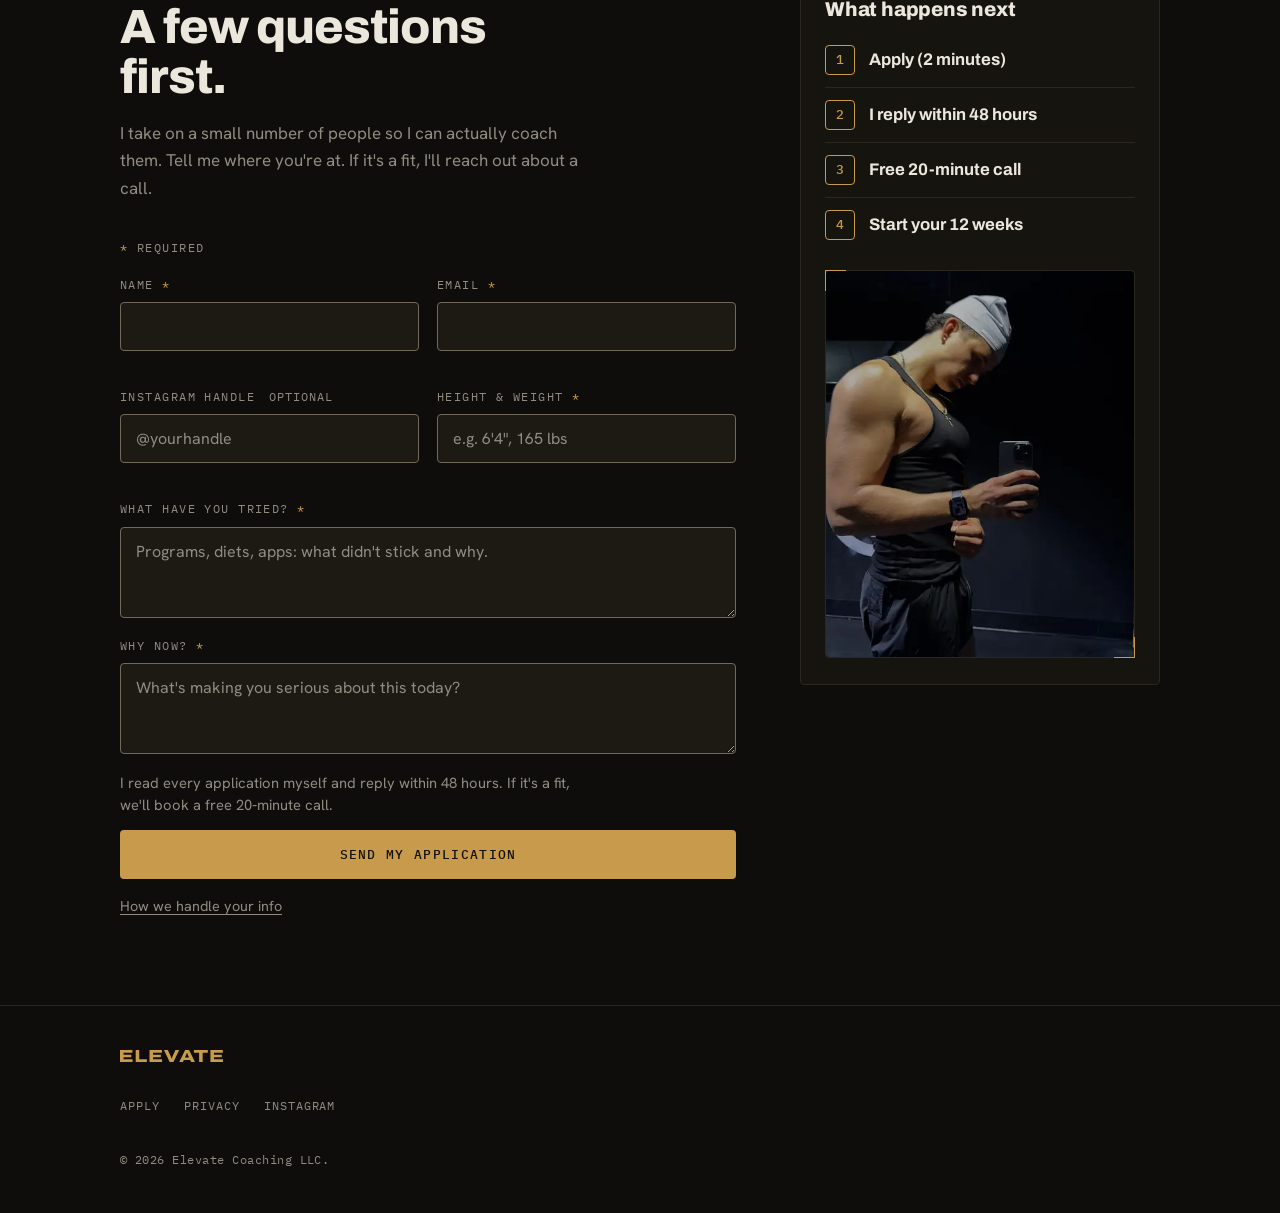
==== commit e5941b25: "Add Elevate logo wordmark and favicon set Co-Authored-By: Claude Opus 5.5 <noreply@anthropic.com>" ====
--- a/index.html
+++ b/index.html
@@ -18,6 +18,10 @@
   <link rel="preconnect" href="https://fonts.gstatic.com" crossorigin />
   <link href="https://fonts.googleapis.com/css2?family=Archivo:wght@600;700;800;900&family=Hanken+Grotesk:wght@400;500;600&family=IBM+Plex+Mono:wght@400;500;600&display=swap" rel="stylesheet" />
 
+  <link rel="icon" href="favicon.svg" type="image/svg+xml" />
+  <link rel="icon" href="favicon-32.png" type="image/png" sizes="32x32" />
+  <link rel="apple-touch-icon" href="apple-touch-icon.png" />
+
   <link rel="stylesheet" href="styles.css" />
 </head>
 <body>
@@ -26,7 +30,7 @@
   <header class="nav" id="top">
     <div class="nav__inner">
       <a href="#top" class="nav__brand">
-        <span class="nav__mark"></span><span class="wordmark">ELEVATE</span>
+        <img class="brand-wordmark" src="images/elevate-wordmark.svg" alt="Elevate" width="103" height="12" />
       </a>
 
       <nav class="nav__links" aria-label="Primary">
@@ -460,7 +464,7 @@
   <footer class="footer">
     <div class="container footer__inner">
       <div class="footer__brand">
-        <span class="nav__mark"></span><span class="wordmark">ELEVATE</span>
+        <img class="brand-wordmark" src="images/elevate-wordmark.svg" alt="Elevate" width="103" height="12" />
       </div>
       <nav class="footer__links" aria-label="Footer">
         <a href="#apply">Apply</a>
--- a/styles.css
+++ b/styles.css
@@ -160,12 +160,6 @@
   display: flex;
   align-items: center;
   gap: 10px;
-}
-.nav__mark {
-  width: 11px; height: 11px;
-  border: 2px solid var(--accent);
-  border-right: 0; border-bottom: 0;
-  display: inline-block;
 }
 .nav__links { display: none; }
 .nav__links a {
@@ -983,11 +977,16 @@
 }
 
 /* ============================================================
-   WORDMARK (text only, no logo)
+   WORDMARK (logo SVG, brass on transparent; sized to the old text cap height)
    ============================================================ */
-.wordmark {
-  color: var(--accent);
-  letter-spacing: .08em;
+.brand-wordmark {
+  display: block;
+  height: 12px;
+  width: auto;
+}
+.nav__brand .brand-wordmark { height: 14px; }
+@media (min-width: 900px) {
+  .nav__brand .brand-wordmark { height: 15px; }
 }
 
 /* ============================================================
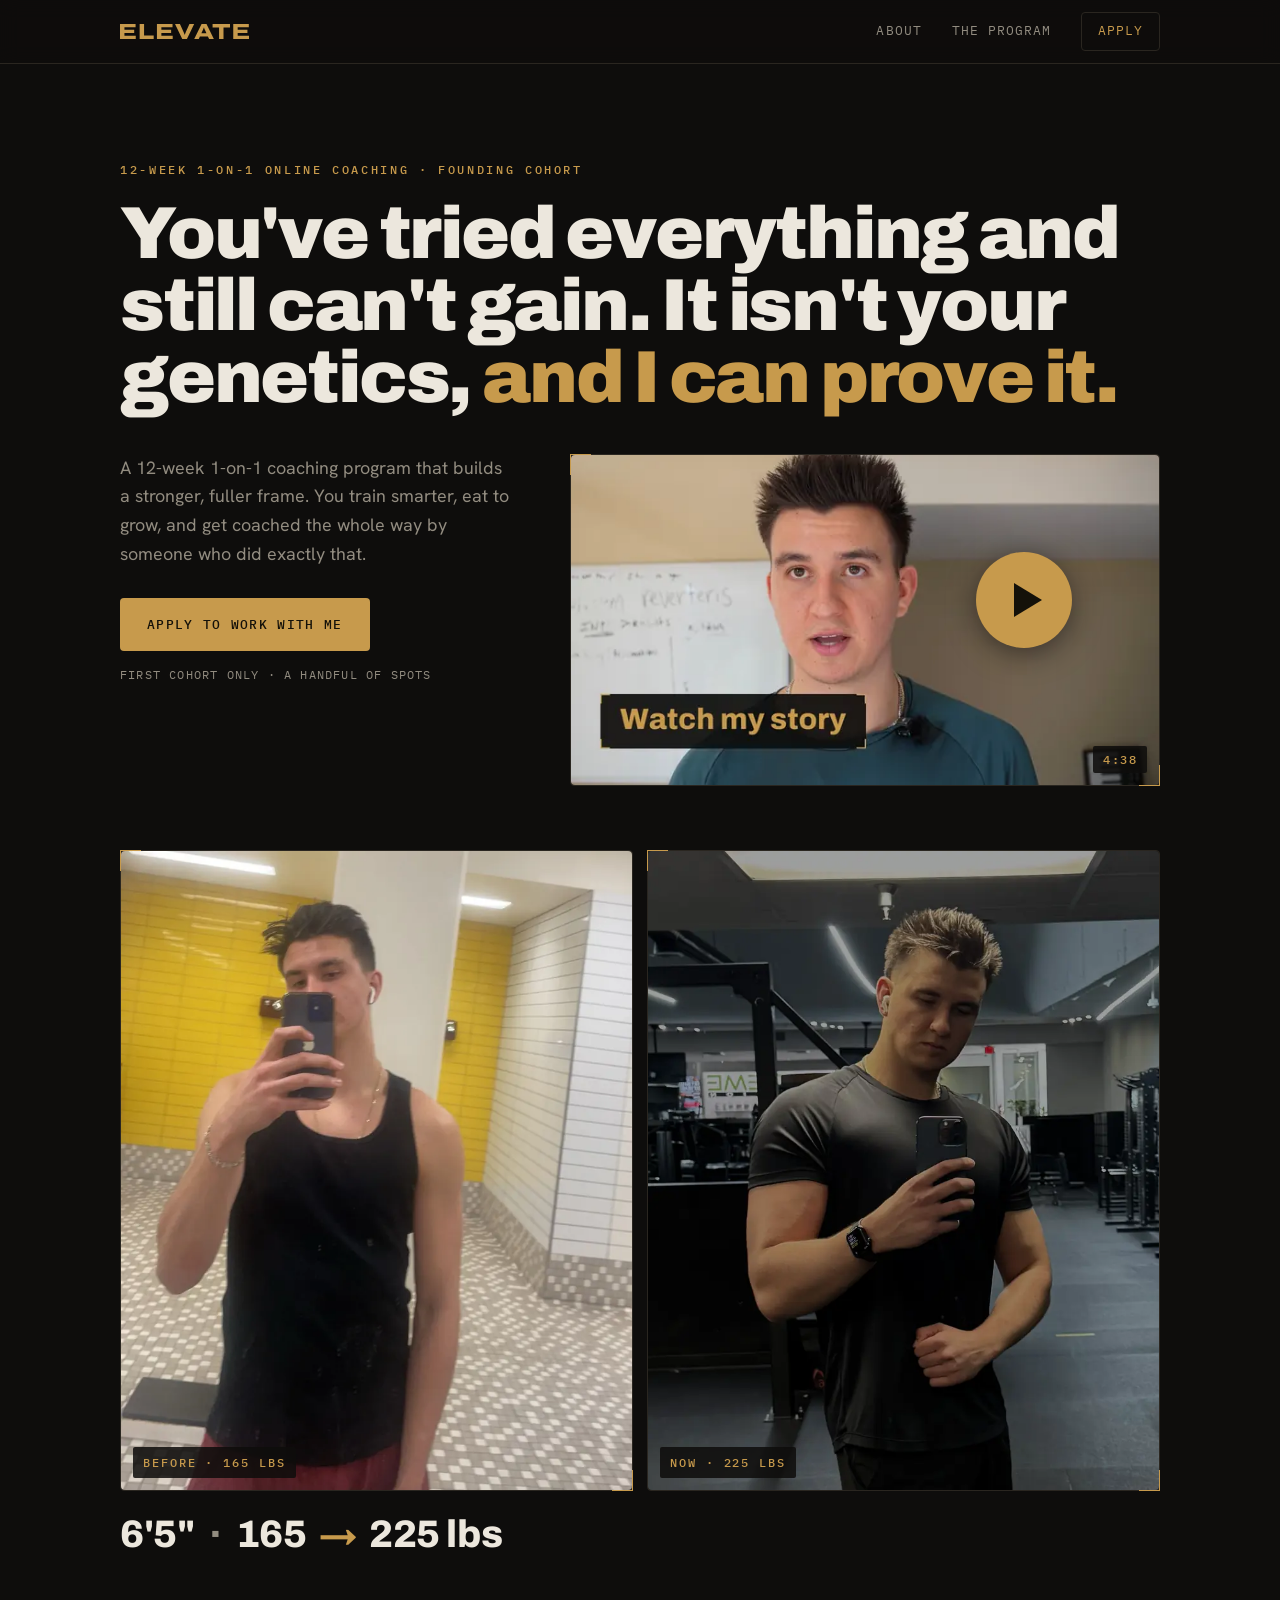
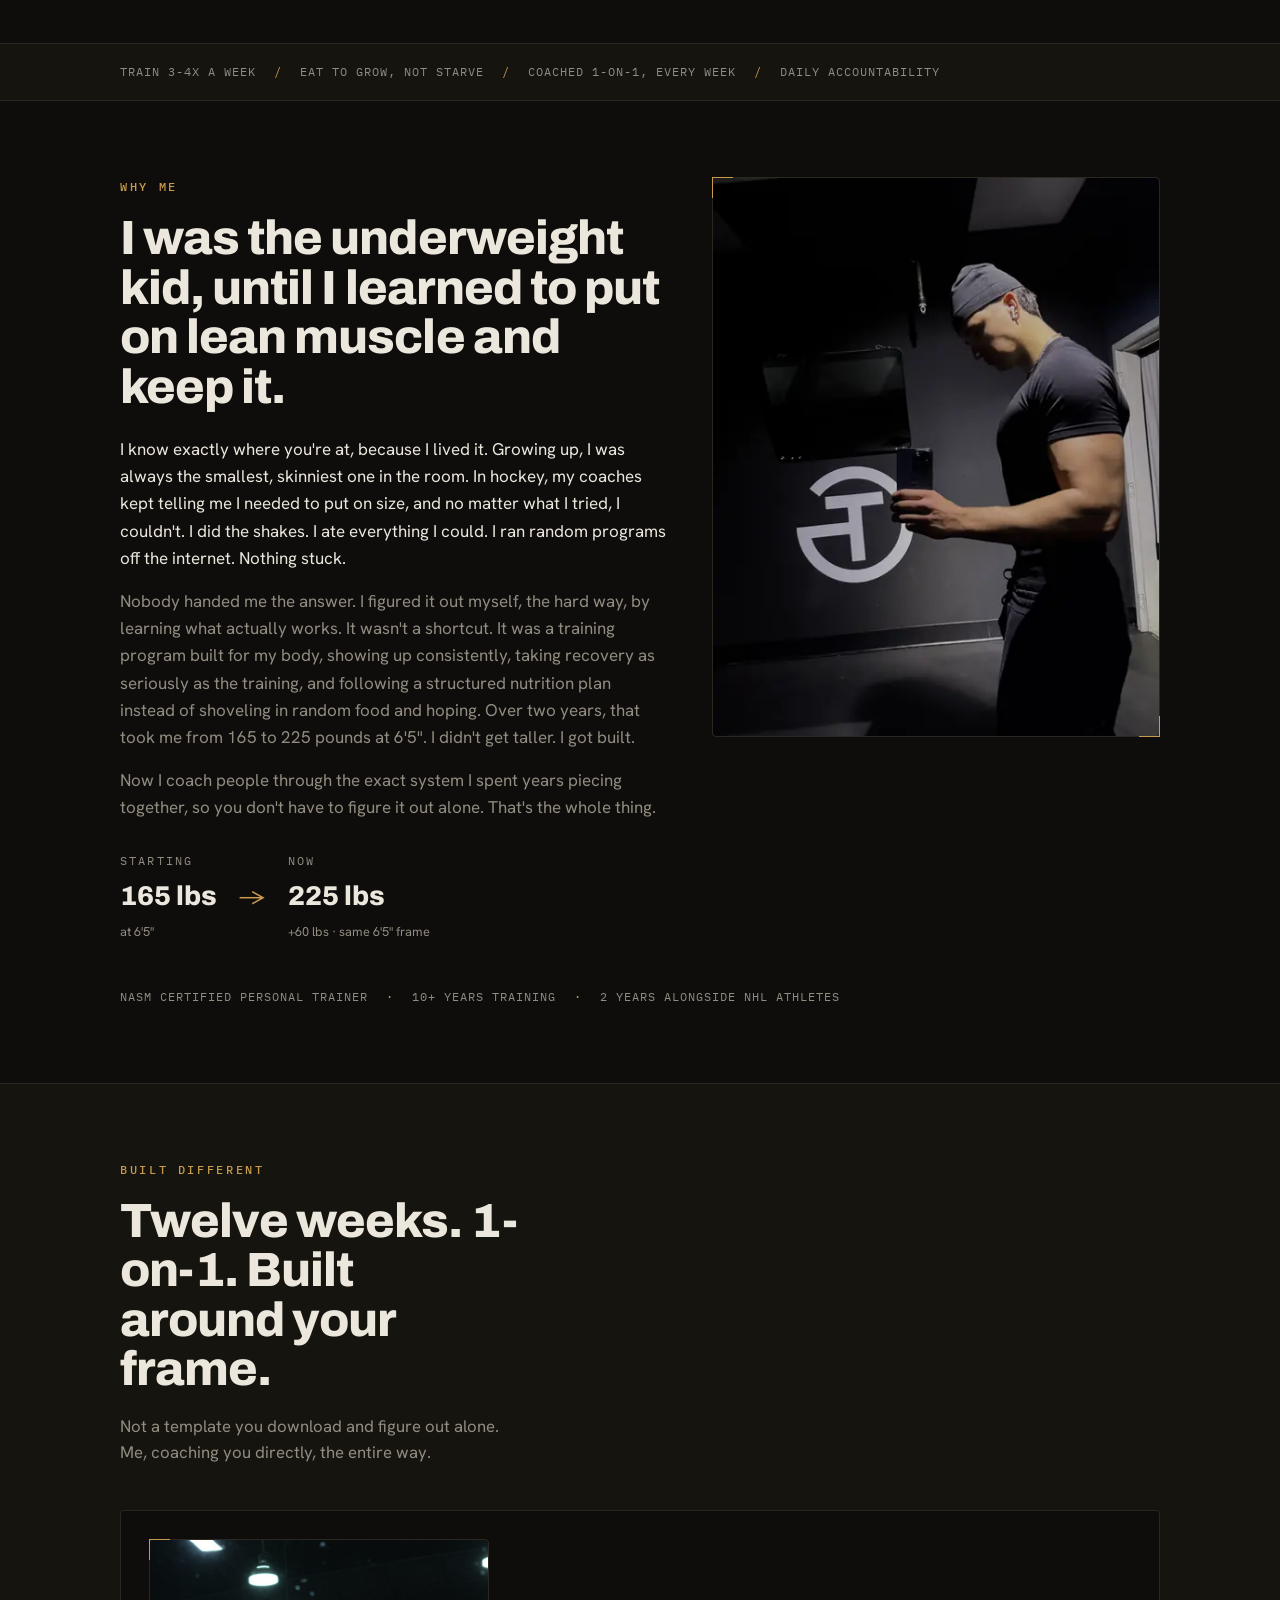
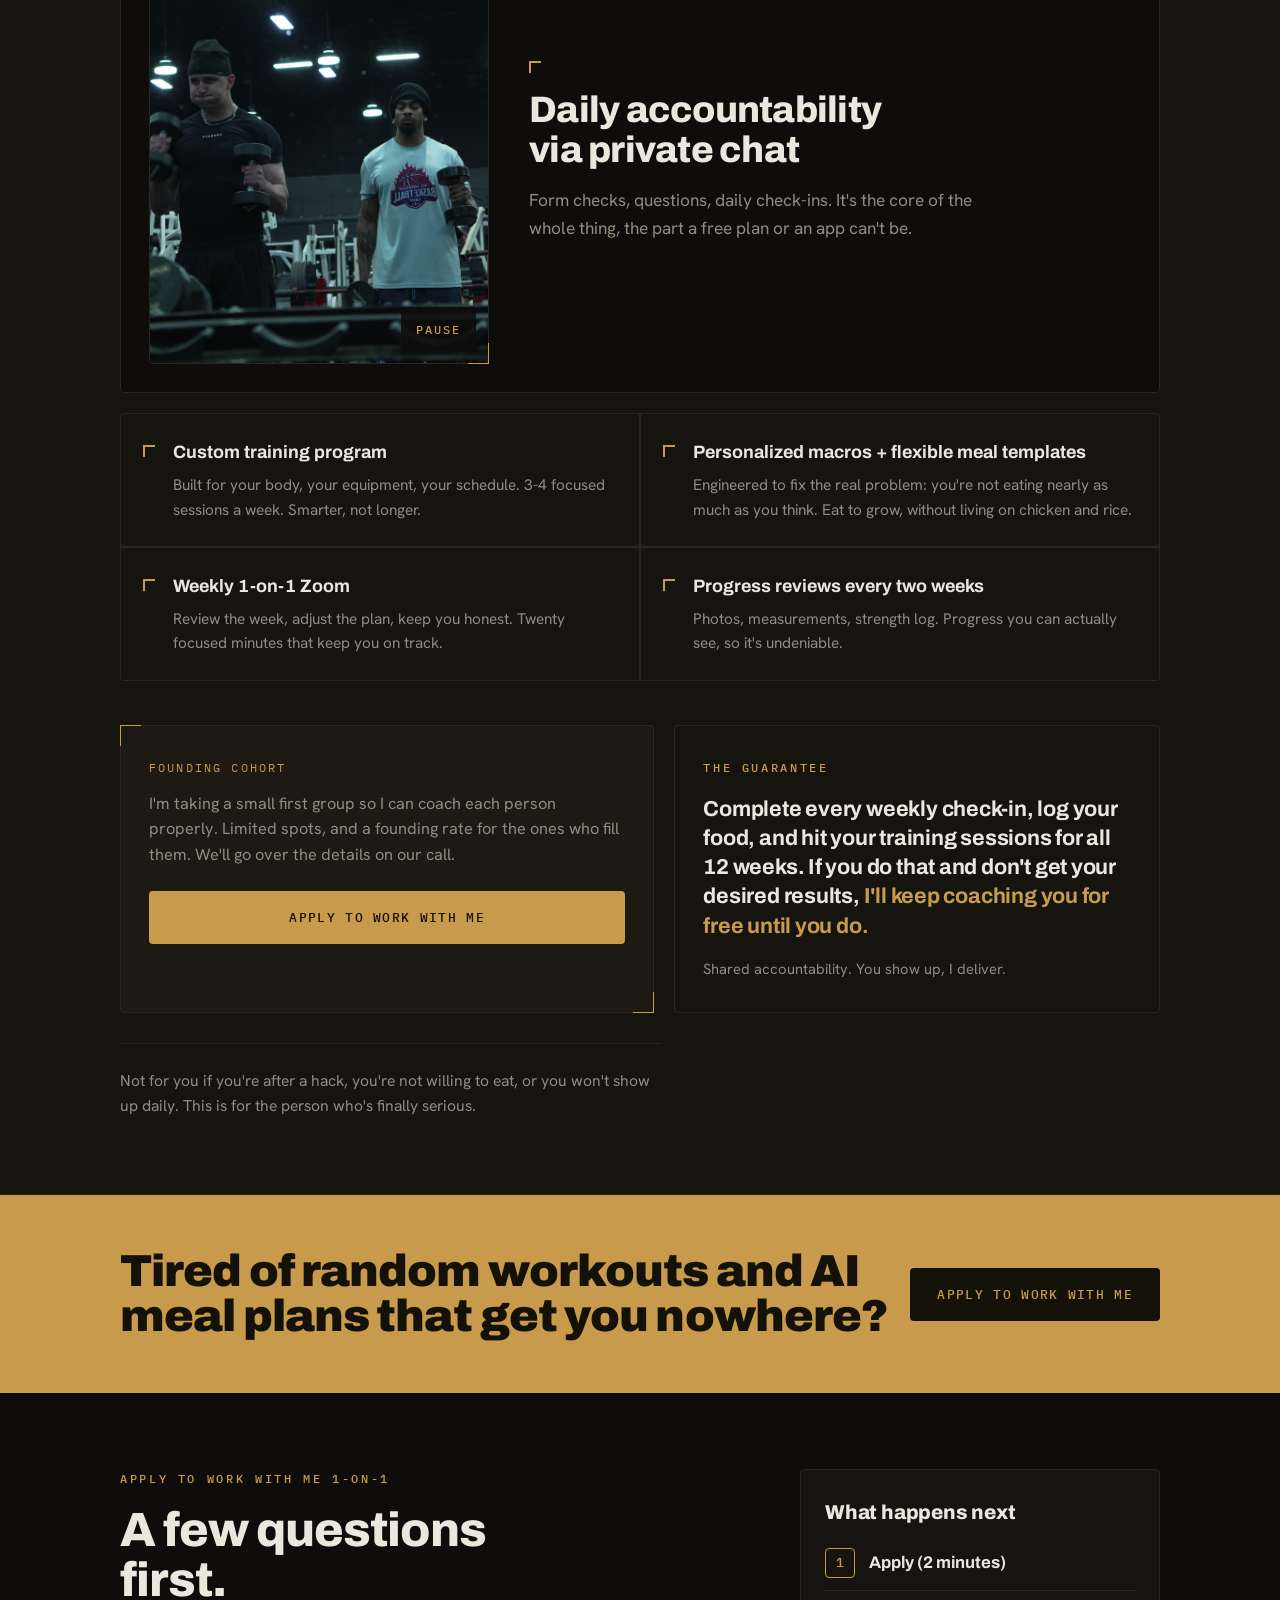
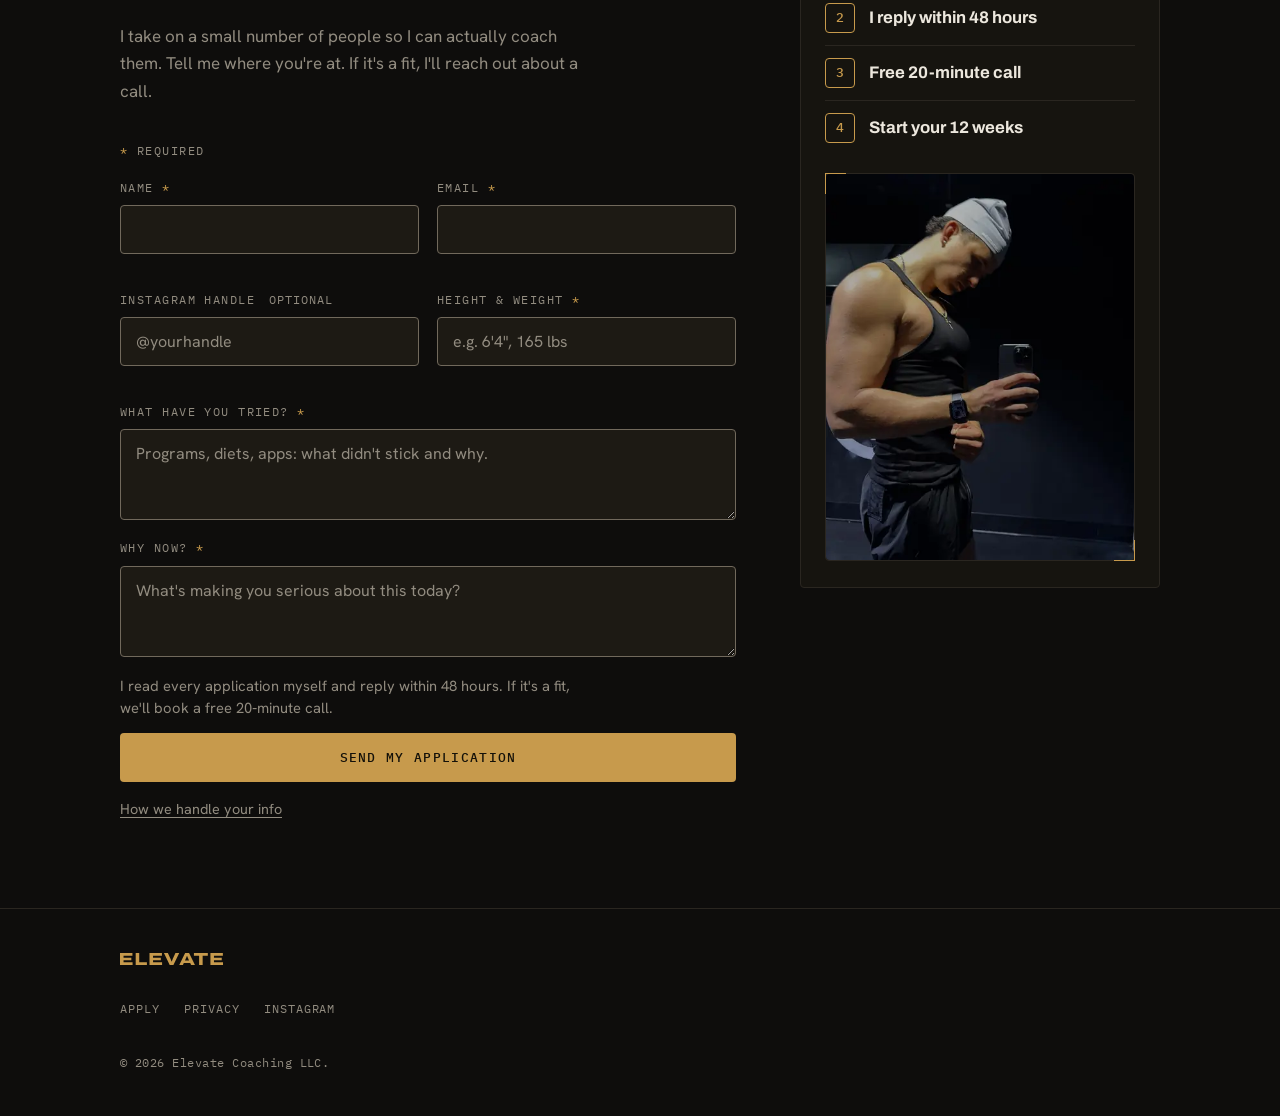
==== commit 560a5abf: "Add story video to hero Co-Authored-By: Claude Opus 5.5 <noreply@anthropic.com>" ====
--- a/index.html
+++ b/index.html
@@ -79,17 +79,18 @@
         </div>
 
         <div class="hero__media">
-          <!-- HERO LOOP: muted squat loop (video/hero-squat.mp4) with its poster shown first.
-               main.js starts playback unless the visitor prefers reduced motion or has
-               data saver on; then only the poster shows. To swap in the talking-head
-               video later, replace the <video> and keep the .framed.video-ph wrapper. -->
-          <div class="framed video-ph">
-            <video class="video-ph__media" data-autoloop muted loop playsinline preload="none"
-                   poster="video/hero-squat-poster.jpg" width="720" height="900"
-                   aria-label="Adam training: deficit sumo squat, side view">
-              <source data-src="video/hero-squat.mp4" type="video/mp4">
-            </video>
-            <button class="loop-toggle" type="button" aria-label="Pause the squat video" hidden>Pause</button>
+          <!-- HERO VIDEO: click-to-play facade for the story video. Nothing from YouTube
+               loads until the play button is pressed; main.js then swaps in a
+               youtube-nocookie.com player. To change the video, set data-youtube-id. -->
+          <div class="framed story-player" data-youtube-id="PJKvFX130pk" data-title="Adam's story video">
+            <picture>
+              <source type="image/webp" srcset="images/story-poster-640.webp 640w, images/story-poster-1280.webp 1280w" sizes="(min-width: 900px) 560px, calc(100vw - 44px)">
+              <img class="story-player__poster" src="images/story-poster-1280.jpg" srcset="images/story-poster-640.jpg 640w, images/story-poster-1280.jpg 1280w" sizes="(min-width: 900px) 560px, calc(100vw - 44px)" width="1280" height="720" alt="" fetchpriority="high" decoding="async">
+            </picture>
+            <button class="story-player__play" type="button" aria-label="Play Adam's story video, 4 minutes 38 seconds">
+              <span class="story-player__icon" aria-hidden="true"></span>
+              <span class="story-player__time" aria-hidden="true">4:38</span>
+            </button>
           </div>
         </div>
       </div>
@@ -120,15 +121,6 @@
       </div>
     </section>
 
-    <!-- ============================ WATCH MY STORY (hidden) ============================ -->
-    <!-- Not rendered until the YouTube video exists. To launch: remove the hidden
-         attribute and put the embed inside .story-video__frame. -->
-    <section class="section story-video" id="story-video" hidden>
-      <div class="container">
-        <div class="framed story-video__frame"></div>
-      </div>
-    </section>
-
     <!-- ============================ MARQUEE / PROOF STRIP ============================ -->
     <div class="strip">
       <div class="strip__inner">
--- a/styles.css
+++ b/styles.css
@@ -270,31 +270,74 @@
   color: var(--muted);
 }
 
-/* video placeholder */
-.video-ph {
-  aspect-ratio: 4 / 5;
-  background:
-    radial-gradient(120% 80% at 50% 0%, #211d15 0%, var(--surface) 70%);
-  border: 1px solid var(--line);
-  border-radius: var(--radius);
-  display: flex;
-  flex-direction: column;
-  align-items: center;
-  justify-content: center;
-  gap: 14px;
-  text-align: center;
-  padding: 24px;
-}
-/* hero loop (or still); fills the 4:5 box, brackets stay on top */
-.video-ph__media,
-.video-ph__img {
+/* hero story video: 16:9 poster with a brass play button (click-to-play facade).
+   main.js swaps the poster for the YouTube player; brackets stay on top. */
+.story-player {
+  aspect-ratio: 16 / 9;
+  background: var(--surface-2);
+  border: 1px solid var(--line);
+  border-radius: var(--radius);
+}
+.story-player picture,
+.story-player__poster,
+.story-player__frame {
   position: absolute;
   inset: 0;
   width: 100%;
   height: 100%;
-  object-fit: cover;
-  object-position: 70% 50%;
-  border-radius: var(--radius);
+  border: 0;
+  border-radius: var(--radius);
+}
+.story-player__poster { object-fit: cover; }
+.story-player__play {
+  position: absolute;
+  inset: 0;
+  background: transparent;
+  border: 0;
+  border-radius: var(--radius);
+  cursor: pointer;
+}
+/* sits on the plain wall right of Adam's face, not over it */
+.story-player__icon {
+  position: absolute;
+  left: 77%;
+  top: 44%;
+  transform: translate(-50%, -50%);
+  display: grid;
+  place-items: center;
+  width: 76px;
+  height: 76px;
+  border-radius: 50%;
+  background: var(--accent);
+  box-shadow: 0 6px 28px rgba(14, 13, 12, .55);
+  transition: background-color .2s ease, transform .2s ease;
+}
+/* play triangle in ink, nudged right so it reads optically centered */
+.story-player__icon::before {
+  content: "";
+  margin-left: 6px;
+  border-style: solid;
+  border-width: 14px 0 14px 23px;
+  border-color: transparent transparent transparent var(--ink);
+}
+.story-player__play:hover .story-player__icon { background: var(--accent-hi); transform: translate(-50%, -50%) scale(1.04); }
+.story-player__play:focus-visible { outline: none; }
+.story-player__play:focus-visible .story-player__icon {
+  background: var(--accent-hi);
+  outline: 2px solid var(--accent-hi);
+  outline-offset: 5px;
+}
+.story-player__time {
+  position: absolute;
+  right: 12px; bottom: 12px;
+  padding: 6px 10px;
+  background: var(--chip);
+  border-radius: 2px;
+  font-family: var(--f-mono);
+  font-size: .75rem;
+  font-weight: 500;
+  letter-spacing: .12em;
+  color: var(--accent);
 }
 .framed::before,
 .framed::after { z-index: 1; }
@@ -486,7 +529,7 @@
 .loop-toggle:hover { border-color: var(--accent); }
 .loop-toggle[hidden] { display: none; }
 
-/* phones: shorter hero media so the proof sits higher (desktop stays 4:5) */
+/* phones: compact photo labels on the proof pair */
 @media (max-width: 899px) {
   .proof .photo-tag {
     left: 8px; bottom: 8px;
@@ -494,8 +537,6 @@
     letter-spacing: .06em;
     white-space: nowrap;
   }
-  .hero .video-ph { aspect-ratio: 1 / 1; }
-  .video-ph__media { object-position: 50% 22%; }
 }
 
 /* -------- proof (directly under the hero) -------- */
@@ -522,14 +563,6 @@
 }
 .proof__sep { color: var(--muted); margin-inline: .2em; }
 .proof__arrow { color: var(--accent); margin-inline: .15em; }
-
-/* hidden until the YouTube embed exists */
-.story-video__frame {
-  aspect-ratio: 16 / 9;
-  background: var(--surface-2);
-  border: 1px solid var(--line);
-  border-radius: var(--radius);
-}
 
 /* -------- offer -------- */
 .offer__head { max-width: 40ch; margin-bottom: 44px; }
@@ -936,7 +969,21 @@
   .nav__actions, .nav__mobile { display: none !important; }
 
   .hero { padding: 96px 0 64px; }
-  .hero__inner { grid-template-columns: 1.15fr .85fr; align-items: center; gap: 60px; }
+  /* headline runs full width; subhead + CTA sit beside the 16:9 story video */
+  .hero__inner {
+    grid-template-columns: minmax(0, .8fr) minmax(0, 1.2fr);
+    grid-template-areas: "eyebrow eyebrow" "head head" "sub media" "actions media";
+    grid-template-rows: auto auto auto 1fr;
+    gap: 0 56px;
+  }
+  .hero__copy { display: contents; }
+  .hero__copy > .eyebrow { grid-area: eyebrow; }
+  .hero__headline { grid-area: head; margin-bottom: 40px; text-wrap: balance; }
+  .hero__subhead { grid-area: sub; }
+  .hero__actions { grid-area: actions; }
+  .hero__media { grid-area: media; }
+  .story-player__icon { width: 96px; height: 96px; }
+  .story-player__icon::before { margin-left: 8px; border-width: 17px 0 17px 28px; }
 
   .story { grid-template-columns: 1.1fr .9fr; align-items: start; }
   .story__media { justify-self: end; width: 100%; }
@@ -973,6 +1020,7 @@
   html { scroll-behavior: auto; }
   .reveal { opacity: 1; transform: none; transition: none; }
   .btn:hover { transform: none; }
+  .story-player__play:hover .story-player__icon { transform: translate(-50%, -50%); }
   * { animation: none !important; }
 }
 
